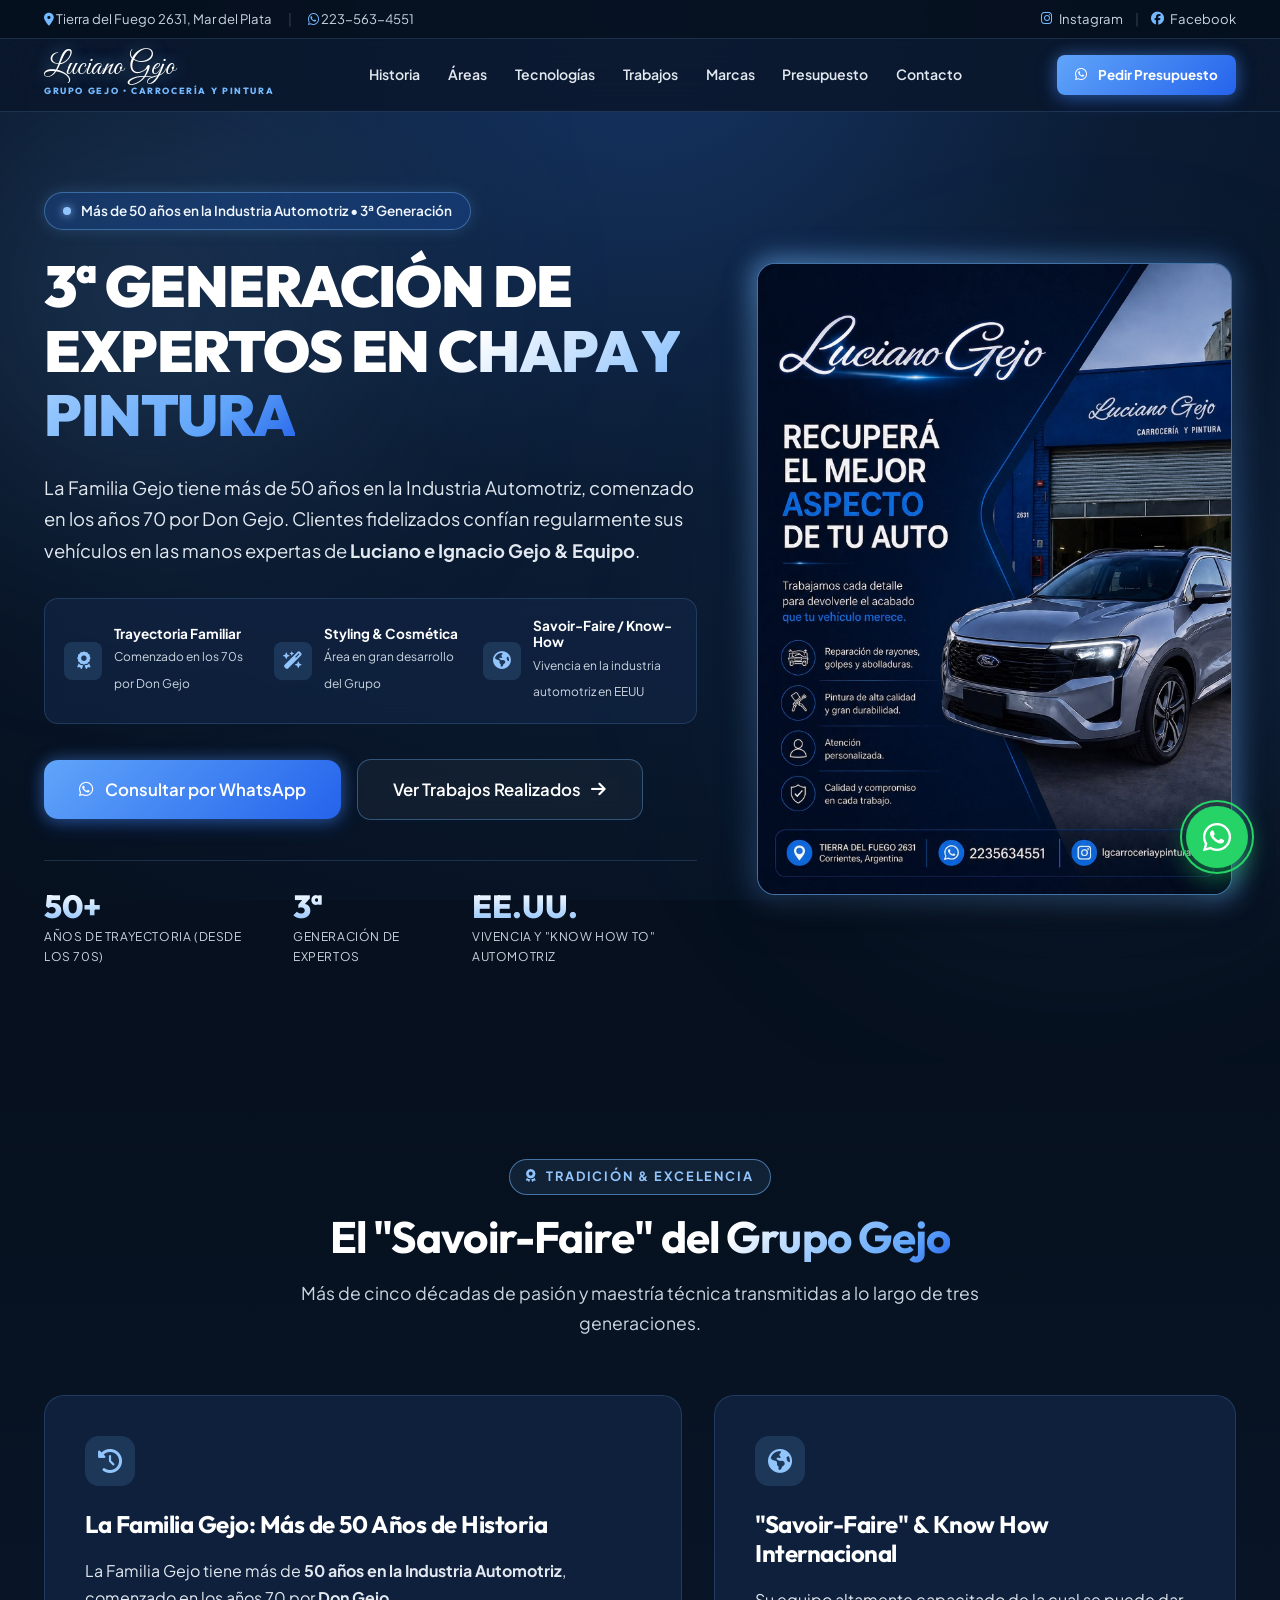
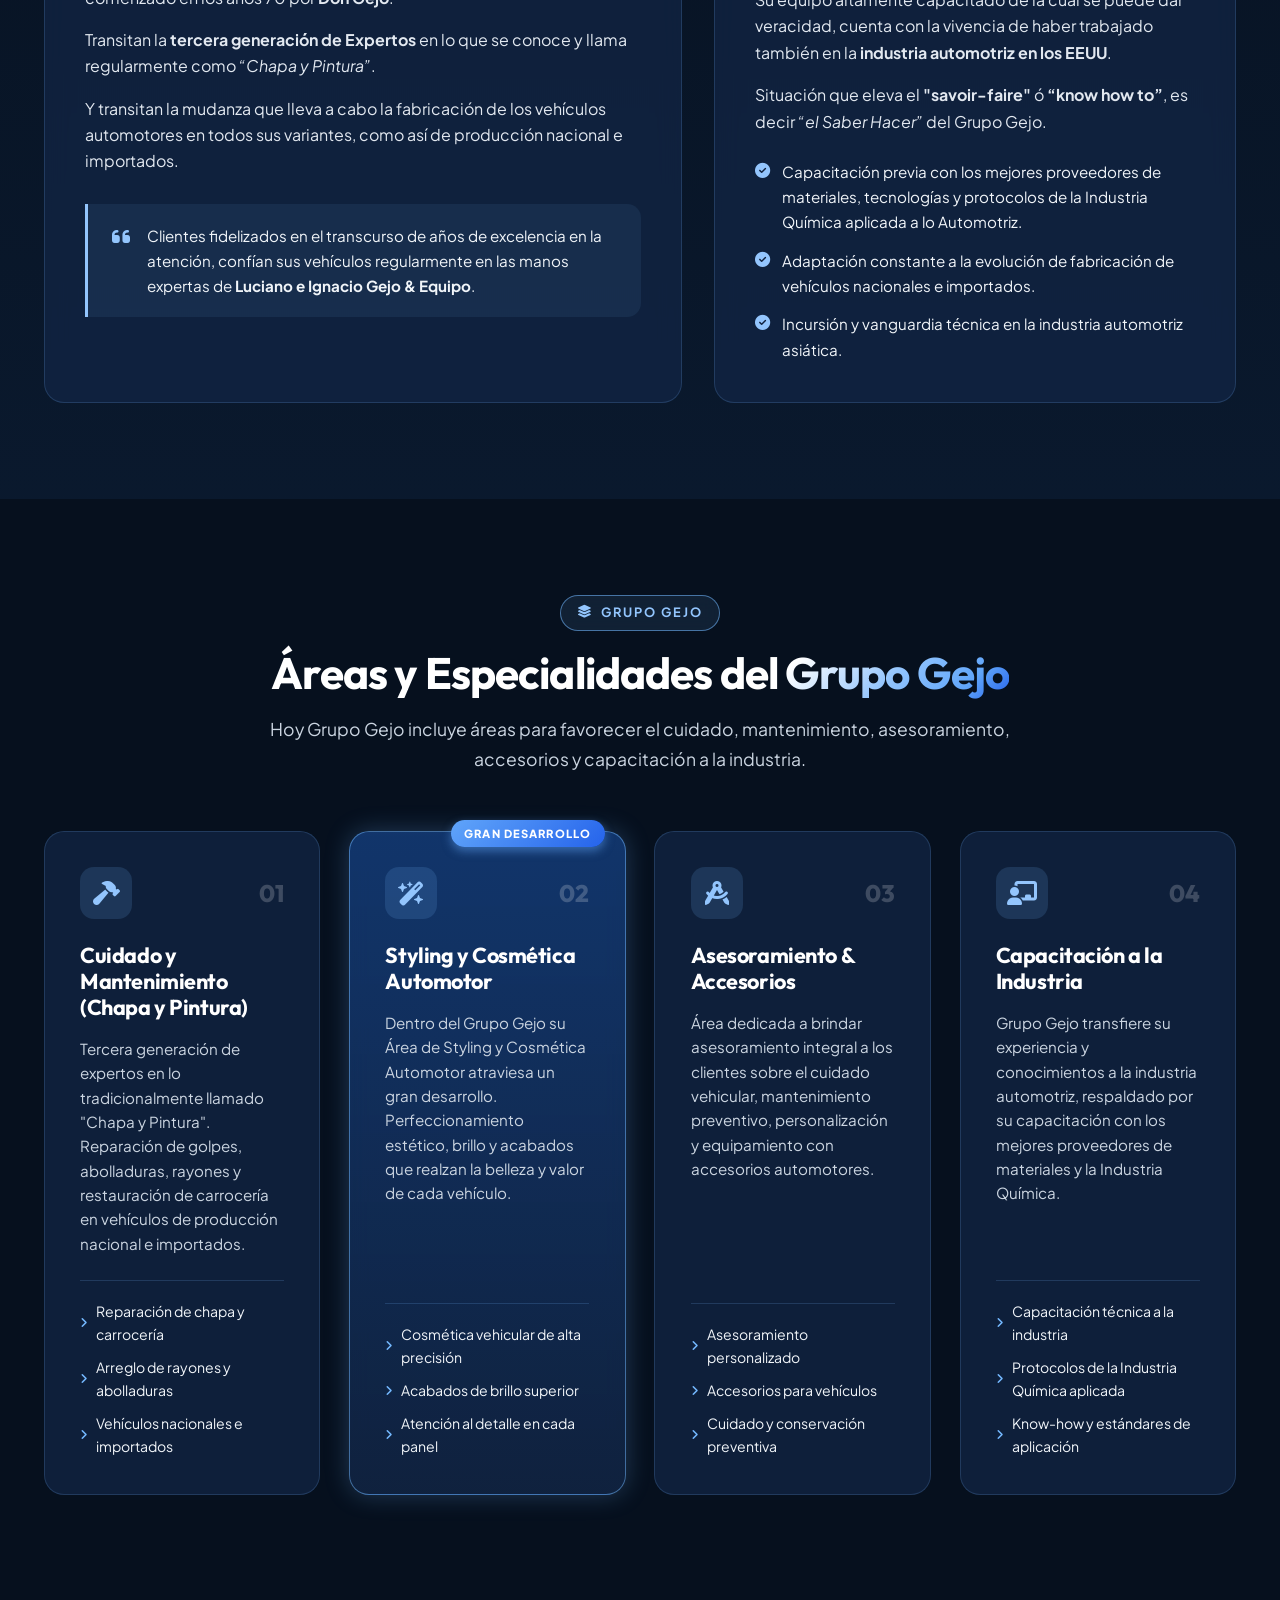
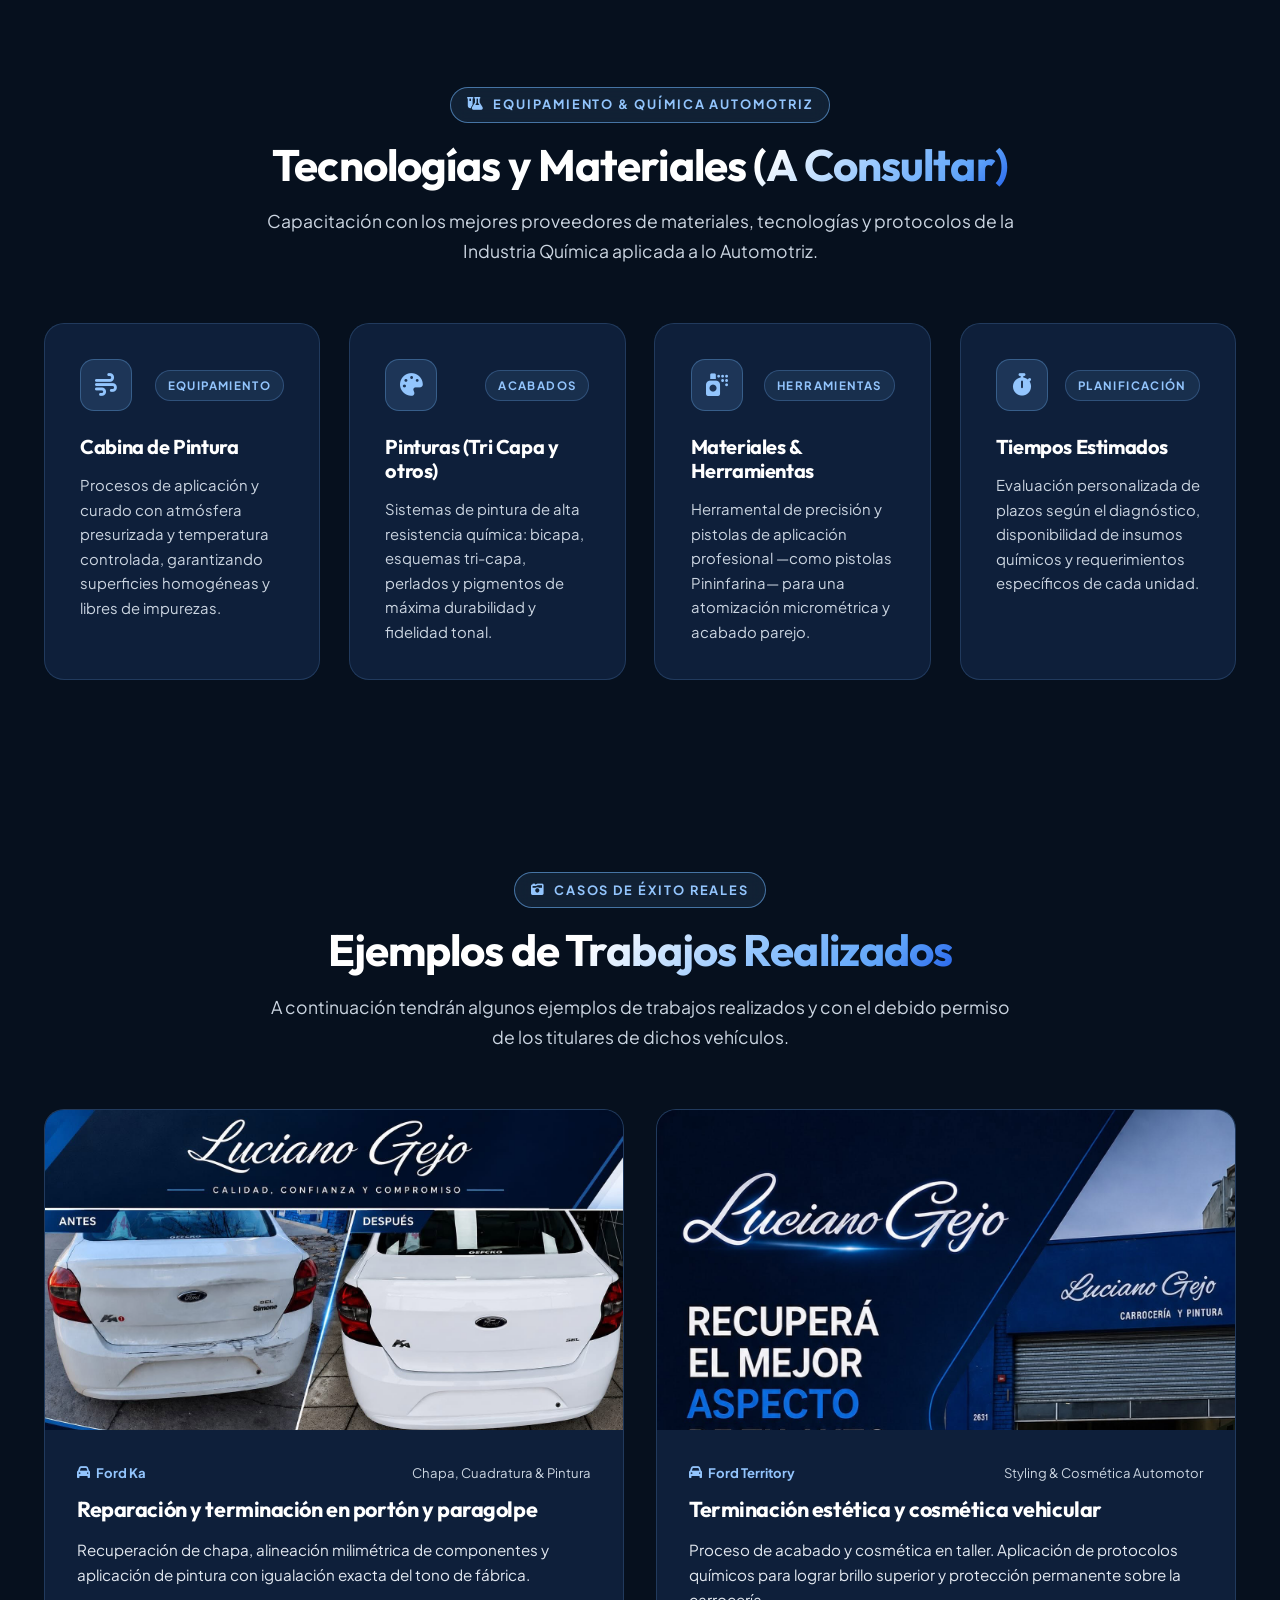
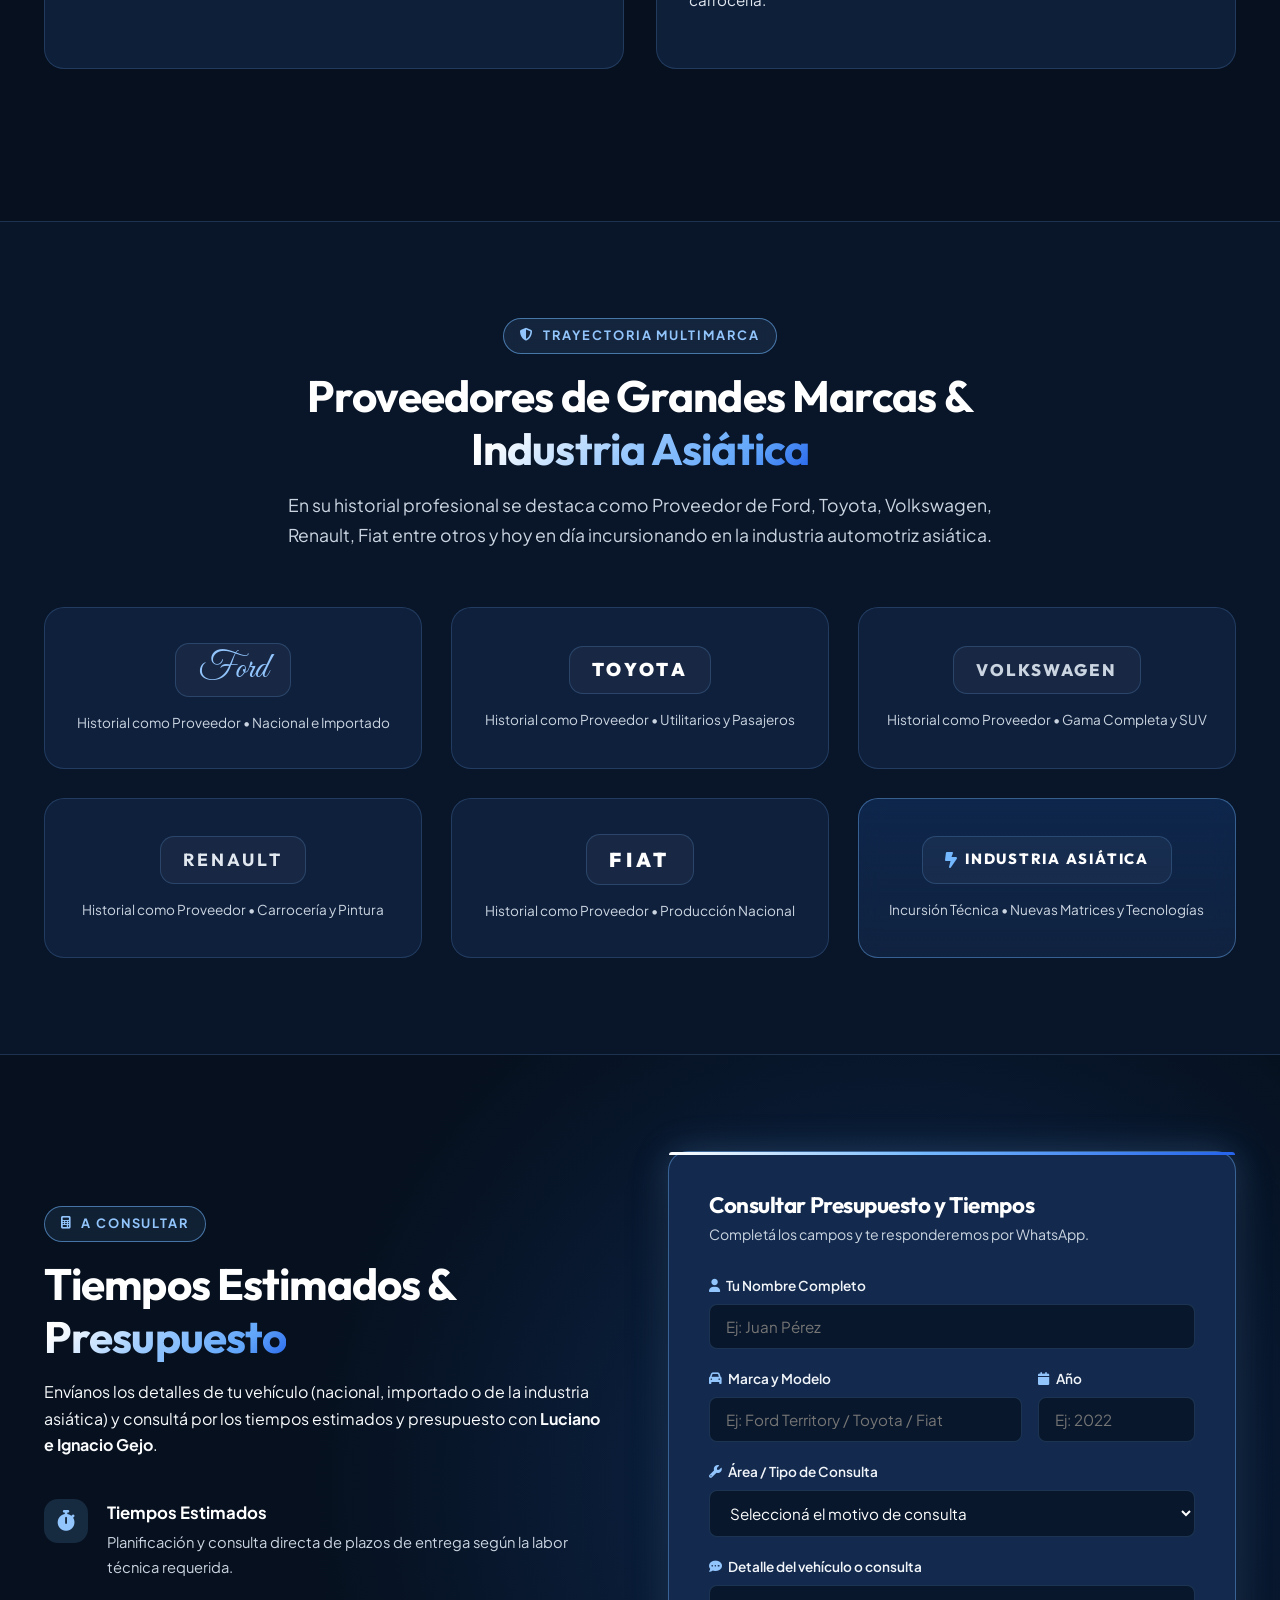
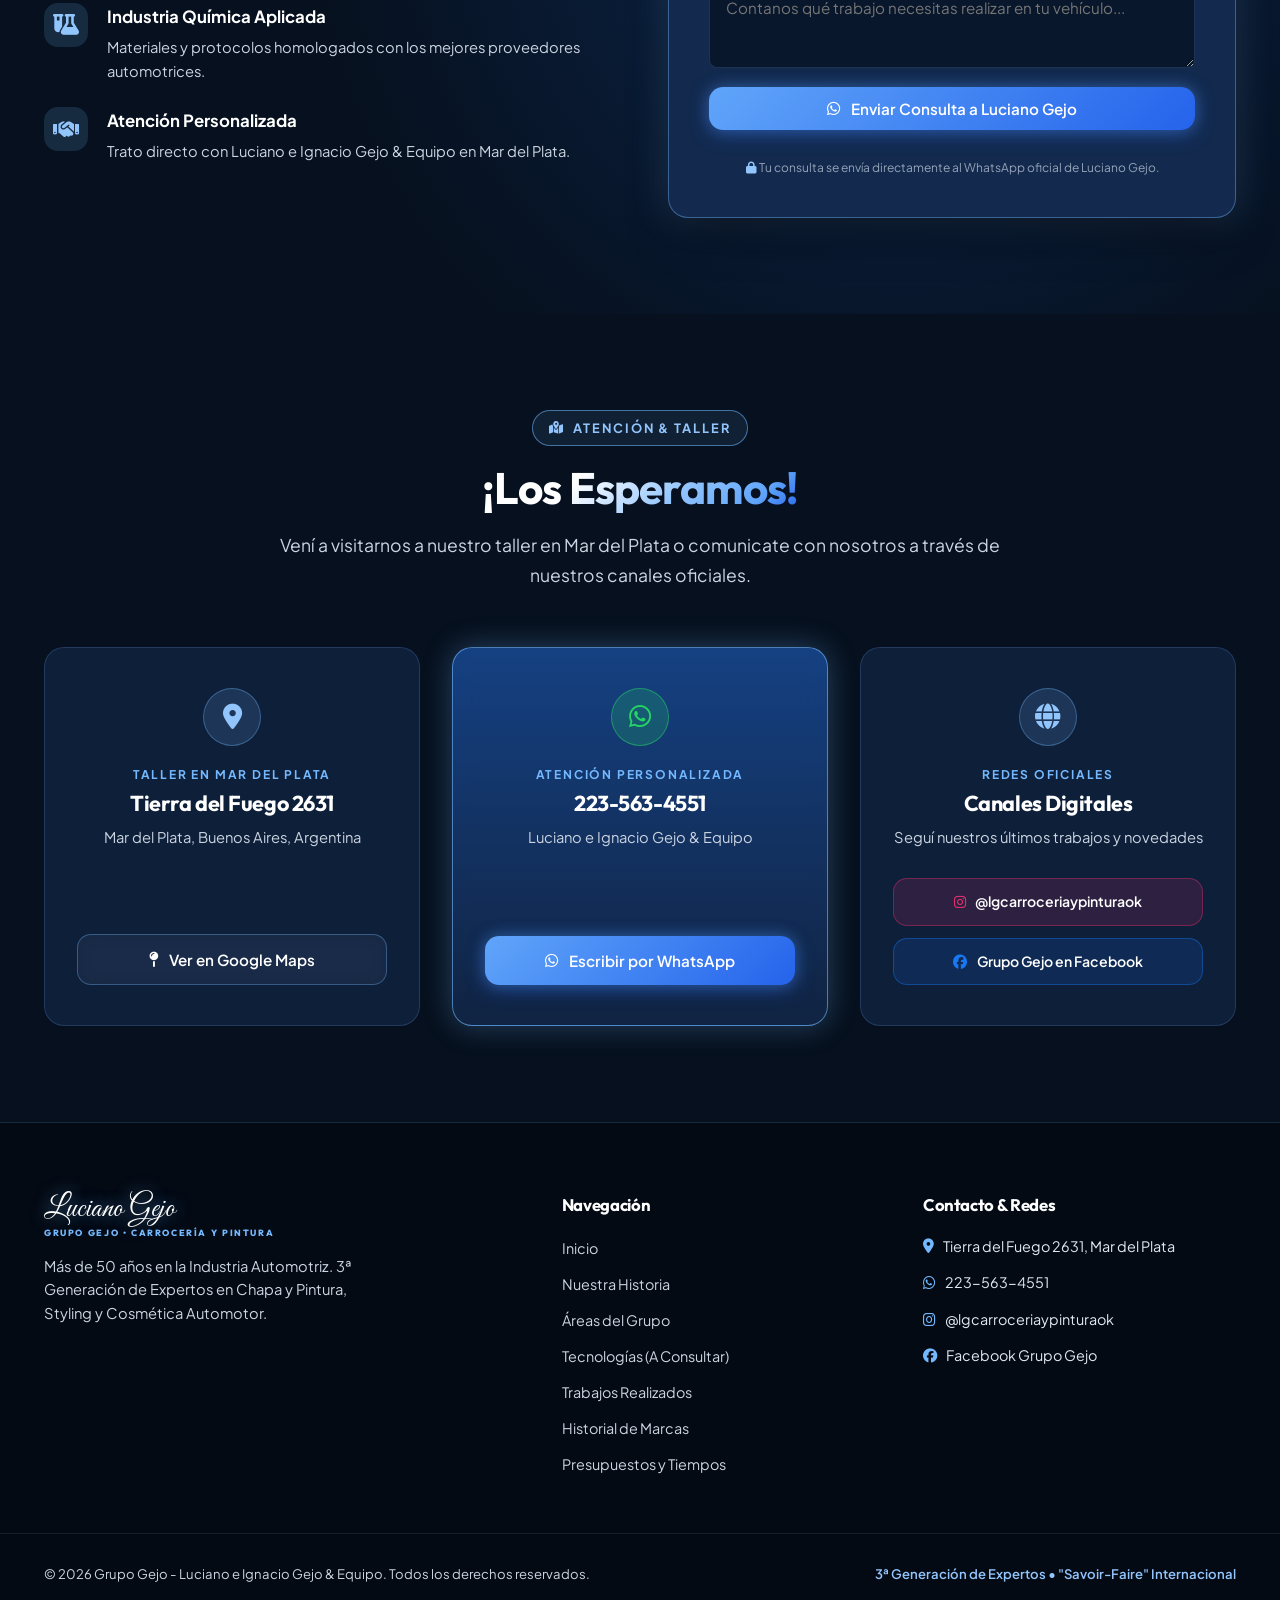
==== index.html @ 6894705e "all" ====
<!DOCTYPE html>
<html lang="es">

<head>
  <meta charset="UTF-8">
  <meta name="viewport" content="width=device-width, initial-scale=1.0">
  <meta name="description"
    content="Grupo Gejo - Más de 50 años en la Industria Automotriz, comenzado en los años 70 por Don Gejo. Tercera generación de expertos en Chapa y Pintura, Styling y Cosmética Automotor. Luciano e Ignacio Gejo & Equipo.">
  <meta name="keywords"
    content="Grupo Gejo, Luciano Gejo, Ignacio Gejo, Don Gejo, Chapa y Pintura, Carrocería y Pintura, Styling Automotor, Cosmética Automotor, Cabina de Pintura, Pintura Tri Capa, Pistola Pininfarina, Mar del Plata">
  <meta name="author" content="Grupo Gejo">
  <meta property="og:title" content="Grupo Gejo | 3ª Generación en Chapa, Pintura & Styling Automotor">
  <meta property="og:description"
    content="Más de 50 años en la Industria Automotriz iniciados por Don Gejo. Saber hacer internacional y excelencia comprobada.">
  <meta property="og:image" content="assets/741365729_18096108539246307_7667974796322619888_n.jpg">
  <meta property="og:type" content="website">

  <title>Grupo Gejo | 3ª Generación en Chapa, Pintura & Styling Automotor</title>

  <!-- Google Fonts -->
  <link rel="preconnect" href="https://fonts.googleapis.com">
  <link rel="preconnect" href="https://fonts.gstatic.com" crossorigin>
  <link
    href="https://fonts.googleapis.com/css2?family=Great+Vibes&family=Outfit:wght@300;400;500;600;700;800;900&family=Plus+Jakarta+Sans:wght@300;400;500;600;700;800&display=swap"
    rel="stylesheet">

  <!-- FontAwesome Icons -->
  <link rel="stylesheet" href="https://cdnjs.cloudflare.com/ajax/libs/font-awesome/6.5.1/css/all.min.css"
    integrity="sha512-DTOQO9RWCH3ppGqcWaEA1BIZOC6xxalwEsw9c2QQeAIftl+Vegovlnee1c9QX4TctnWMn13TZye+giMm8e2LwA=="
    crossorigin="anonymous" referrerpolicy="no-referrer" />

  <!-- Stylesheet -->
  <link rel="stylesheet" href="style.css">

  <!-- Favicon -->
  <link rel="icon" type="image/svg+xml"
    href="data:image/svg+xml,<svg xmlns='http://www.w3.org/2000/svg' viewBox='0 0 100 100'><text y='.9em' font-size='90' fill='%2360a5fa'>🚗</text></svg>">

  <!-- Structured Data JSON-LD for Local Business -->
  <script type="application/ld+json">
  {
    "@context": "https://schema.org",
    "@type": "AutoBodyShop",
    "name": "Grupo Gejo - Carrocería, Pintura & Styling Automotor",
    "image": "assets/741365729_18096108539246307_7667974796322619888_n.jpg",
    "telephone": "+5492235634551",
    "address": {
      "@type": "PostalAddress",
      "streetAddress": "Tierra del Fuego 2631",
      "addressLocality": "Mar del Plata",
      "addressRegion": "Buenos Aires",
      "addressCountry": "AR"
    },
    "description": "La Familia Gejo tiene más de 50 años en la Industria Automotriz, comenzado en los años 70 por Don Gejo. Tercera generación de expertos en Chapa y Pintura, Styling y Cosmética Automotor.",
    "sameAs": [
      "https://www.instagram.com/lgcarroceriaypinturaok/",
      "https://www.facebook.com/profile.php?id=100032868715256"
    ]
  }
  </script>
</head>

<body>

  <!-- Top Announcement Bar -->
  <div class="top-bar">
    <div class="container top-bar-content">
      <div class="top-bar-info">
        <span><i class="fa-solid fa-location-dot"></i> Tierra del Fuego 2631, Mar del Plata</span>
        <span class="divider">|</span>
        <span><i class="fa-brands fa-whatsapp"></i> <a href="https://wa.me/5492235634551" target="_blank"
            rel="noopener">223-563-4551</a></span>
      </div>
      <div class="top-bar-social">
        <a href="https://www.instagram.com/lgcarroceriaypinturaok/" target="_blank" rel="noopener"
          aria-label="Instagram">
          <i class="fa-brands fa-instagram"></i> <span>Instagram</span>
        </a>
        <span class="divider">|</span>
        <a href="https://www.facebook.com/profile.php?id=100032868715256" target="_blank" rel="noopener"
          aria-label="Facebook">
          <i class="fa-brands fa-facebook"></i> <span>Facebook</span>
        </a>
      </div>
    </div>
  </div>

  <!-- Header / Navbar -->
  <header class="navbar" id="navbar">
    <div class="container nav-container">
      <a href="#hero" class="brand-logo" aria-label="Grupo Gejo Inicio">
        <span class="logo-script">Luciano Gejo</span>
        <span class="logo-subtitle">GRUPO GEJO &bull; CARROCERÍA Y PINTURA</span>
      </a>

      <nav class="nav-menu" id="navMenu">
        <ul class="nav-links">
          <li><a href="#historia" class="nav-link">Historia</a></li>
          <li><a href="#areas" class="nav-link">Áreas</a></li>
          <li><a href="#tecnologias" class="nav-link">Tecnologías</a></li>
          <li><a href="#trabajos" class="nav-link">Trabajos</a></li>
          <li><a href="#marcas" class="nav-link">Marcas</a></li>
          <li><a href="#presupuesto" class="nav-link">Presupuesto</a></li>
          <li><a href="#contacto" class="nav-link">Contacto</a></li>
        </ul>
      </nav>

      <div class="nav-actions">
        <a href="https://wa.me/5492235634551?text=Hola%20Grupo%20Gejo,%20quisiera%20consultar%20por%20un%20presupuesto%20y%20tiempos%20estimados"
          class="btn btn-primary nav-cta" target="_blank" rel="noopener">
          <i class="fa-brands fa-whatsapp"></i>
          <span>Pedir Presupuesto</span>
        </a>
        <button class="mobile-toggle" id="mobileToggle" aria-label="Abrir menú de navegación">
          <i class="fa-solid fa-bars"></i>
        </button>
      </div>
    </div>
  </header>

  <!-- Hero Section -->
  <section class="hero-section" id="hero">
    <div class="hero-bg-glow glow-1"></div>
    <div class="hero-bg-glow glow-2"></div>

    <div class="container hero-container">
      <div class="hero-content">
        <div class="badge-heritage">
          <span class="badge-dot"></span>
          <span>Más de 50 años en la Industria Automotriz &bull; 3ª Generación</span>
        </div>

        <h1 class="hero-title">
          3ª GENERACIÓN DE EXPERTOS EN <span class="text-gradient">CHAPA Y PINTURA</span>
        </h1>

        <p class="hero-subtitle">
          La Familia Gejo tiene más de 50 años en la Industria Automotriz, comenzado en los años 70 por Don Gejo.
          Clientes fidelizados confían regularmente sus vehículos en las manos expertas de <strong>Luciano e Ignacio
            Gejo & Equipo</strong>.
        </p>

        <!-- Quick Pillars in Hero -->
        <div class="hero-pillars">
          <div class="pillar-item">
            <div class="pillar-icon"><i class="fa-solid fa-award"></i></div>
            <div class="pillar-text">
              <strong>Trayectoria Familiar</strong>
              <span>Comenzado en los 70s por Don Gejo</span>
            </div>
          </div>
          <div class="pillar-item">
            <div class="pillar-icon"><i class="fa-solid fa-wand-magic-sparkles"></i></div>
            <div class="pillar-text">
              <strong>Styling & Cosmética</strong>
              <span>Área en gran desarrollo del Grupo</span>
            </div>
          </div>
          <div class="pillar-item">
            <div class="pillar-icon"><i class="fa-solid fa-earth-americas"></i></div>
            <div class="pillar-text">
              <strong>Savoir-Faire / Know-How</strong>
              <span>Vivencia en la industria automotriz en EEUU</span>
            </div>
          </div>
        </div>

        <div class="hero-ctas">
          <a href="https://wa.me/5492235634551?text=Hola%20Grupo%20Gejo,%20quiero%20hacer%20una%20consulta%20por%20mi%20vehículo"
            class="btn btn-primary btn-lg" target="_blank" rel="noopener">
            <i class="fa-brands fa-whatsapp"></i>
            <span>Consultar por WhatsApp</span>
          </a>
          <a href="#trabajos" class="btn btn-outline btn-lg">
            <span>Ver Trabajos Realizados</span>
            <i class="fa-solid fa-arrow-right"></i>
          </a>
        </div>

        <div class="hero-metrics">
          <div class="metric-card">
            <span class="metric-num">50+</span>
            <span class="metric-label">Años de Trayectoria (Desde los 70s)</span>
          </div>
          <div class="metric-card">
            <span class="metric-num">3ª</span>
            <span class="metric-label">Generación de Expertos</span>
          </div>
          <div class="metric-card">
            <span class="metric-num">EE.UU.</span>
            <span class="metric-label">Vivencia y "Know How To" Automotriz</span>
          </div>
        </div>
      </div>

      <div class="hero-visual">
        <div class="visual-card-wrapper">
          <div class="card-glow-border"></div>
          <div class="card-inner">
            <img src="assets/741365729_18096108539246307_7667974796322619888_n.jpg"
              alt="Luciano Gejo - Taller y Vehículo terminado con acabado premium" class="hero-main-img"
              fetchpriority="high">
          </div>
        </div>
      </div>
    </div>
  </section>

  <!-- Section: Historia & Know-How / Savoir-Faire -->
  <section class="section history-section" id="historia">
    <div class="container">
      <div class="section-header text-center">
        <span class="section-tag"><i class="fa-solid fa-award"></i> TRADICIÓN & EXCELENCIA</span>
        <h2 class="section-title">El "Savoir-Faire" del <span class="text-gradient">Grupo Gejo</span></h2>
        <p class="section-desc">
          Más de cinco décadas de pasión y maestría técnica transmitidas a lo largo de tres generaciones.
        </p>
      </div>

      <div class="history-grid">
        <div class="history-card story-main">
          <div class="story-icon"><i class="fa-solid fa-clock-rotate-left"></i></div>
          <h3>La Familia Gejo: Más de 50 Años de Historia</h3>
          <p>
            La Familia Gejo tiene más de <strong>50 años en la Industria Automotriz</strong>, comenzado en los años 70
            por <strong>Don Gejo</strong>.
          </p>
          <p>
            Transitan la <strong>tercera generación de Expertos</strong> en lo que se conoce y llama regularmente como
            <em>“Chapa y Pintura”</em>.
          </p>
          <p>
            Y transitan la mudanza que lleva a cabo la fabricación de los vehículos automotores en todos sus variantes,
            como así de producción nacional e importados.
          </p>
          <div class="story-quote">
            <i class="fa-solid fa-quote-left"></i>
            <p>Clientes fidelizados en el transcurso de años de excelencia en la atención, confían sus vehículos
              regularmente en las manos expertas de <strong>Luciano e Ignacio Gejo & Equipo</strong>.</p>
          </div>
        </div>

        <div class="history-card knowhow-card">
          <div class="story-icon"><i class="fa-solid fa-earth-americas"></i></div>
          <h3>"Savoir-Faire" & Know How Internacional</h3>
          <p>
            Su equipo altamente capacitado de la cual se puede dar veracidad, cuenta con la vivencia de haber trabajado
            también en la <strong>industria automotriz en los EEUU</strong>.
          </p>
          <p>
            Situación que eleva el <strong>"savoir-faire"</strong> ó <strong>“know how to”</strong>, es decir <em>“el
              Saber Hacer”</em> del Grupo Gejo.
          </p>

          <ul class="knowhow-list">
            <li><i class="fa-solid fa-circle-check"></i> Capacitación previa con los mejores proveedores de materiales,
              tecnologías y protocolos de la Industria Química aplicada a lo Automotriz.</li>
            <li><i class="fa-solid fa-circle-check"></i> Adaptación constante a la evolución de fabricación de vehículos
              nacionales e importados.</li>
            <li><i class="fa-solid fa-circle-check"></i> Incursión y vanguardia técnica en la industria automotriz
              asiática.</li>
          </ul>
        </div>
      </div>
    </div>
  </section>

  <!-- Section: Áreas del Grupo Gejo -->
  <section class="section services-section" id="areas">
    <div class="container">
      <div class="section-header text-center">
        <span class="section-tag"><i class="fa-solid fa-layer-group"></i> GRUPO GEJO</span>
        <h2 class="section-title">Áreas y Especialidades del <span class="text-gradient">Grupo Gejo</span></h2>
        <p class="section-desc">
          Hoy Grupo Gejo incluye áreas para favorecer el cuidado, mantenimiento, asesoramiento, accesorios y
          capacitación a la industria.
        </p>
      </div>

      <div class="services-grid">
        <!-- Area 1: Chapa y Pintura / Cuidado y Mantenimiento -->
        <div class="service-card">
          <div class="service-header">
            <div class="service-icon"><i class="fa-solid fa-hammer"></i></div>
            <span class="service-num">01</span>
          </div>
          <h3>Cuidado y Mantenimiento (Chapa y Pintura)</h3>
          <p>Tercera generación de expertos en lo tradicionalmente llamado "Chapa y Pintura". Reparación de golpes,
            abolladuras, rayones y restauración de carrocería en vehículos de producción nacional e importados.</p>
          <ul class="service-items">
            <li><i class="fa-solid fa-angle-right"></i> Reparación de chapa y carrocería</li>
            <li><i class="fa-solid fa-angle-right"></i> Arreglo de rayones y abolladuras</li>
            <li><i class="fa-solid fa-angle-right"></i> Vehículos nacionales e importados</li>
          </ul>
        </div>

        <!-- Area 2: Styling y Cosmética Automotor -->
        <div class="service-card featured-card">
          <div class="popular-badge">GRAN DESARROLLO</div>
          <div class="service-header">
            <div class="service-icon"><i class="fa-solid fa-wand-magic-sparkles"></i></div>
            <span class="service-num">02</span>
          </div>
          <h3>Styling y Cosmética Automotor</h3>
          <p>Dentro del Grupo Gejo su Área de Styling y Cosmética Automotor atraviesa un gran desarrollo.
            Perfeccionamiento estético, brillo y acabados que realzan la belleza y valor de cada vehículo.</p>
          <ul class="service-items">
            <li><i class="fa-solid fa-angle-right"></i> Cosmética vehicular de alta precisión</li>
            <li><i class="fa-solid fa-angle-right"></i> Acabados de brillo superior</li>
            <li><i class="fa-solid fa-angle-right"></i> Atención al detalle en cada panel</li>
          </ul>
        </div>

        <!-- Area 3: Asesoramiento y Accesorios -->
        <div class="service-card">
          <div class="service-header">
            <div class="service-icon"><i class="fa-solid fa-compass-drafting"></i></div>
            <span class="service-num">03</span>
          </div>
          <h3>Asesoramiento & Accesorios</h3>
          <p>Área dedicada a brindar asesoramiento integral a los clientes sobre el cuidado vehicular, mantenimiento
            preventivo, personalización y equipamiento con accesorios automotores.</p>
          <ul class="service-items">
            <li><i class="fa-solid fa-angle-right"></i> Asesoramiento personalizado</li>
            <li><i class="fa-solid fa-angle-right"></i> Accesorios para vehículos</li>
            <li><i class="fa-solid fa-angle-right"></i> Cuidado y conservación preventiva</li>
          </ul>
        </div>

        <!-- Area 4: Capacitación a la Industria -->
        <div class="service-card">
          <div class="service-header">
            <div class="service-icon"><i class="fa-solid fa-chalkboard-user"></i></div>
            <span class="service-num">04</span>
          </div>
          <h3>Capacitación a la Industria</h3>
          <p>Grupo Gejo transfiere su experiencia y conocimientos a la industria automotriz, respaldado por su
            capacitación con los mejores proveedores de materiales y la Industria Química.</p>
          <ul class="service-items">
            <li><i class="fa-solid fa-angle-right"></i> Capacitación técnica a la industria</li>
            <li><i class="fa-solid fa-angle-right"></i> Protocolos de la Industria Química aplicada</li>
            <li><i class="fa-solid fa-angle-right"></i> Know-how y estándares de aplicación</li>
          </ul>
        </div>
      </div>
    </div>
  </section>

  <!-- Section: Tecnologías, Herramientas & Química Automotriz (A Consultar) -->
  <section class="section tech-section" id="tecnologias">
    <div class="container">
      <div class="section-header text-center">
        <span class="section-tag"><i class="fa-solid fa-flask-vial"></i> EQUIPAMIENTO & QUÍMICA AUTOMOTRIZ</span>
        <h2 class="section-title">Tecnologías y Materiales <span class="text-gradient">(A Consultar)</span></h2>
        <p class="section-desc">
          Capacitación con los mejores proveedores de materiales, tecnologías y protocolos de la Industria Química
          aplicada a lo Automotriz.
        </p>
      </div>

      <div class="tech-cards-grid">
        <!-- Card 1 -->
        <div class="tech-card">
          <div class="tech-card-header">
            <div class="tech-icon"><i class="fa-solid fa-wind"></i></div>
            <span class="tech-card-tag">Equipamiento</span>
          </div>
          <h3>Cabina de Pintura</h3>
          <p>Procesos de aplicación y curado con atmósfera presurizada y temperatura controlada, garantizando
            superficies homogéneas y libres de impurezas.</p>
        </div>

        <!-- Card 2 -->
        <div class="tech-card">
          <div class="tech-card-header">
            <div class="tech-icon"><i class="fa-solid fa-palette"></i></div>
            <span class="tech-card-tag">Acabados</span>
          </div>
          <h3>Pinturas (Tri Capa y otros)</h3>
          <p>Sistemas de pintura de alta resistencia química: bicapa, esquemas tri-capa, perlados y pigmentos de máxima
            durabilidad y fidelidad tonal.</p>
        </div>

        <!-- Card 3 -->
        <div class="tech-card">
          <div class="tech-card-header">
            <div class="tech-icon"><i class="fa-solid fa-spray-can"></i></div>
            <span class="tech-card-tag">Herramientas</span>
          </div>
          <h3>Materiales & Herramientas</h3>
          <p>Herramental de precisión y pistolas de aplicación profesional —como pistolas Pininfarina— para una
            atomización micrométrica y acabado parejo.</p>
        </div>

        <!-- Card 4 -->
        <div class="tech-card">
          <div class="tech-card-header">
            <div class="tech-icon"><i class="fa-solid fa-stopwatch"></i></div>
            <span class="tech-card-tag">Planificación</span>
          </div>
          <h3>Tiempos Estimados</h3>
          <p>Evaluación personalizada de plazos según el diagnóstico, disponibilidad de insumos químicos y
            requerimientos específicos de cada unidad.</p>
        </div>
      </div>
    </div>
  </section>

  <!-- Section: Trabajos Realizados / Ejemplos con permiso -->
  <section class="section showcase-section" id="trabajos">
    <div class="container">
      <div class="section-header text-center">
        <span class="section-tag"><i class="fa-solid fa-camera-retro"></i> CASOS DE ÉXITO REALES</span>
        <h2 class="section-title">Ejemplos de <span class="text-gradient">Trabajos Realizados</span></h2>
        <p class="section-desc">
          A continuación tendrán algunos ejemplos de trabajos realizados y con el debido permiso de los titulares de
          dichos vehículos.
        </p>
      </div>

      <div class="showcase-grid">
        <!-- Interactive Before/After Card from real asset -->
        <div class="showcase-card">
          <div class="showcase-media">
            <img src="assets/754427921_18098039531246307_8274877576441386305_n.jpg"
              alt="Ejemplo de trabajo realizado por Grupo Gejo - Portón y paragolpe" class="showcase-img">
          </div>
          <div class="showcase-body">
            <div class="showcase-meta">
              <span class="meta-brand"><i class="fa-solid fa-car"></i> Ford Ka</span>
              <span class="meta-type">Chapa, Cuadratura & Pintura</span>
            </div>
            <h3>Reparación y terminación en portón y paragolpe</h3>
            <p>
              Recuperación de chapa, alineación milimétrica de componentes y aplicación de pintura con igualación exacta
              del tono de fábrica.
            </p>
          </div>
        </div>

        <!-- Second showcase presentation card -->
        <div class="showcase-card">
          <div class="showcase-media">
            <img src="assets/741365729_18096108539246307_7667974796322619888_n.jpg"
              alt="Luciano Gejo - Styling y Cosmética Automotor SUV Ford Territory" class="showcase-img">
          </div>
          <div class="showcase-body">
            <div class="showcase-meta">
              <span class="meta-brand"><i class="fa-solid fa-car"></i> Ford Territory</span>
              <span class="meta-type">Styling & Cosmética Automotor</span>
            </div>
            <h3>Terminación estética y cosmética vehicular</h3>
            <p>
              Proceso de acabado y cosmética en taller. Aplicación de protocolos químicos para lograr brillo superior y
              protección permanente sobre la carrocería.
            </p>
          </div>
        </div>
      </div>
    </div>
  </section>

  <!-- Section: Marcas & Trayectoria (Automotive Emblem Matrix) -->
  <section class="section brands-section" id="marcas">
    <div class="container">
      <div class="section-header text-center">
        <span class="section-tag"><i class="fa-solid fa-shield-halved"></i> TRAYECTORIA MULTIMARCA</span>
        <h2 class="section-title">Proveedores de Grandes Marcas & <span class="text-gradient">Industria Asiática</span>
        </h2>
        <p class="section-desc">
          En su historial profesional se destaca como Proveedor de Ford, Toyota, Volkswagen, Renault, Fiat entre otros y
          hoy en día incursionando en la industria automotriz asiática.
        </p>
      </div>

      <div class="brand-matrix">
        <!-- FORD -->
        <div class="brand-card">
          <div class="brand-emblem emblem-ford">
            <span>Ford</span>
          </div>
          <p class="brand-desc">Historial como Proveedor &bull; Nacional e Importado</p>
        </div>

        <!-- TOYOTA -->
        <div class="brand-card">
          <div class="brand-emblem emblem-toyota">
            <span>TOYOTA</span>
          </div>
          <p class="brand-desc">Historial como Proveedor &bull; Utilitarios y Pasajeros</p>
        </div>

        <!-- VOLKSWAGEN -->
        <div class="brand-card">
          <div class="brand-emblem emblem-vw">
            <span>VOLKSWAGEN</span>
          </div>
          <p class="brand-desc">Historial como Proveedor &bull; Gama Completa y SUV</p>
        </div>

        <!-- RENAULT -->
        <div class="brand-card">
          <div class="brand-emblem emblem-renault">
            <span>RENAULT</span>
          </div>
          <p class="brand-desc">Historial como Proveedor &bull; Carrocería y Pintura</p>
        </div>

        <!-- FIAT -->
        <div class="brand-card">
          <div class="brand-emblem emblem-fiat">
            <span>FIAT</span>
          </div>
          <p class="brand-desc">Historial como Proveedor &bull; Producción Nacional</p>
        </div>

        <!-- INDUSTRIA ASIÁTICA -->
        <div class="brand-card featured-asian">
          <div class="brand-emblem emblem-asian">
            <i class="fa-solid fa-bolt-lightning"></i>
            <span>INDUSTRIA ASIÁTICA</span>
          </div>
          <p class="brand-desc">Incursión Técnica &bull; Nuevas Matrices y Tecnologías</p>
        </div>
      </div>
    </div>
  </section>

  <!-- Section: Calculador & Consulta de Tiempos Estimados / Presupuesto -->
  <section class="section quote-section" id="presupuesto">
    <div class="container">
      <div class="quote-grid">
        <div class="quote-info">
          <span class="section-tag"><i class="fa-solid fa-calculator"></i> A CONSULTAR</span>
          <h2 class="section-title">Tiempos Estimados & <span class="text-gradient">Presupuesto</span></h2>
          <p>
            Envíanos los detalles de tu vehículo (nacional, importado o de la industria asiática) y consultá por los
            tiempos estimados y presupuesto con <strong>Luciano e Ignacio Gejo</strong>.
          </p>

          <div class="quote-timeline-features">
            <div class="timeline-feat">
              <div class="tf-icon"><i class="fa-solid fa-stopwatch"></i></div>
              <div>
                <strong>Tiempos Estimados</strong>
                <p>Planificación y consulta directa de plazos de entrega según la labor técnica requerida.</p>
              </div>
            </div>
            <div class="timeline-feat">
              <div class="tf-icon"><i class="fa-solid fa-flask-vial"></i></div>
              <div>
                <strong>Industria Química Aplicada</strong>
                <p>Materiales y protocolos homologados con los mejores proveedores automotrices.</p>
              </div>
            </div>
            <div class="timeline-feat">
              <div class="tf-icon"><i class="fa-solid fa-handshake"></i></div>
              <div>
                <strong>Atención Personalizada</strong>
                <p>Trato directo con Luciano e Ignacio Gejo & Equipo en Mar del Plata.</p>
              </div>
            </div>
          </div>
        </div>

        <!-- Interactive Quote Form -->
        <div class="quote-form-card">
          <div class="form-header">
            <h3>Consultar Presupuesto y Tiempos</h3>
            <p>Completá los campos y te responderemos por WhatsApp.</p>
          </div>

          <form id="quoteForm" class="quote-form">
            <div class="form-group">
              <label for="clientName"><i class="fa-solid fa-user"></i> Tu Nombre Completo</label>
              <input type="text" id="clientName" placeholder="Ej: Juan Pérez" required>
            </div>

            <div class="form-row">
              <div class="form-group">
                <label for="carModel"><i class="fa-solid fa-car"></i> Marca y Modelo</label>
                <input type="text" id="carModel" placeholder="Ej: Ford Territory / Toyota / Fiat" required>
              </div>
              <div class="form-group">
                <label for="carYear"><i class="fa-solid fa-calendar"></i> Año</label>
                <input type="number" id="carYear" placeholder="Ej: 2022" min="1970" max="2027">
              </div>
            </div>

            <div class="form-group">
              <label for="serviceType"><i class="fa-solid fa-wrench"></i> Área / Tipo de Consulta</label>
              <select id="serviceType" required>
                <option value="" disabled selected>Seleccioná el motivo de consulta</option>
                <option value="Chapa y Pintura (Cuidado y Mantenimiento)">Chapa y Pintura (Cuidado y Mantenimiento)
                </option>
                <option value="Reparación de Rayón / Golpe en Panel">Reparación de Rayón / Golpe en Panel</option>
                <option value="Pintura Tri Capa / Cabina de Pintura">Pintura Tri Capa / Cabina de Pintura</option>
                <option value="Styling y Cosmética Automotor">Styling y Cosmética Automotor</option>
                <option value="Asesoramiento y Accesorios">Asesoramiento y Accesorios</option>
                <option value="Capacitación a la Industria">Capacitación a la Industria</option>
                <option value="Consulta por Tiempos Estimados">Consulta por Tiempos Estimados</option>
              </select>
            </div>

            <div class="form-group">
              <label for="damageDetails"><i class="fa-solid fa-comment-dots"></i> Detalle del vehículo o
                consulta</label>
              <textarea id="damageDetails" rows="3"
                placeholder="Contanos qué trabajo necesitas realizar en tu vehículo..."></textarea>
            </div>

            <button type="submit" class="btn btn-primary btn-block">
              <i class="fa-brands fa-whatsapp"></i>
              <span>Enviar Consulta a Luciano Gejo</span>
            </button>
            <small class="form-footer-note"><i class="fa-solid fa-lock"></i> Tu consulta se envía directamente al
              WhatsApp oficial de Luciano Gejo.</small>
          </form>
        </div>
      </div>
    </div>
  </section>

  <!-- Section: Ubicación & Contacto Directo (¡Los Esperamos!) -->
  <section class="section contact-section" id="contacto">
    <div class="container">
      <div class="section-header text-center">
        <span class="section-tag"><i class="fa-solid fa-map-location-dot"></i> ATENCIÓN & TALLER</span>
        <h2 class="section-title">¡Los <span class="text-gradient">Esperamos!</span></h2>
        <p class="section-desc">
          Vení a visitarnos a nuestro taller en Mar del Plata o comunicate con nosotros a través de nuestros canales
          oficiales.
        </p>
      </div>

      <div class="contact-hub-grid">
        <!-- Contact Card 1: Ubicación -->
        <div class="contact-hub-card">
          <div class="contact-hub-icon"><i class="fa-solid fa-location-dot"></i></div>
          <span class="contact-hub-label">Taller en Mar del Plata</span>
          <h3>Tierra del Fuego 2631</h3>
          <p>Mar del Plata, Buenos Aires, Argentina</p>
          <a href="https://maps.google.com/?q=Tierra+del+Fuego+2631,+Mar+del+Plata" target="_blank" rel="noopener"
            class="btn btn-outline btn-block">
            <i class="fa-solid fa-map-pin"></i>
            <span>Ver en Google Maps</span>
          </a>
        </div>

        <!-- Contact Card 2: WhatsApp (Featured) -->
        <div class="contact-hub-card featured-contact-card">
          <div class="contact-hub-icon whatsapp-icon"><i class="fa-brands fa-whatsapp"></i></div>
          <span class="contact-hub-label">Atención Personalizada</span>
          <h3>223-563-4551</h3>
          <p>Luciano e Ignacio Gejo & Equipo</p>
          <a href="https://wa.me/5492235634551?text=Hola%20Grupo%20Gejo,%20quisiera%20consultar%20por%20un%20trabajo"
            target="_blank" rel="noopener" class="btn btn-primary btn-block">
            <i class="fa-brands fa-whatsapp"></i>
            <span>Escribir por WhatsApp</span>
          </a>
        </div>

        <!-- Contact Card 3: Redes Sociales -->
        <div class="contact-hub-card">
          <div class="contact-hub-icon"><i class="fa-solid fa-globe"></i></div>
          <span class="contact-hub-label">Redes Oficiales</span>
          <h3>Canales Digitales</h3>
          <p>Seguí nuestros últimos trabajos y novedades</p>
          <div class="contact-social-buttons">
            <a href="https://www.instagram.com/lgcarroceriaypinturaok/" target="_blank" rel="noopener"
              class="social-btn instagram-btn">
              <i class="fa-brands fa-instagram"></i>
              <span>@lgcarroceriaypinturaok</span>
            </a>
            <a href="https://www.facebook.com/profile.php?id=100032868715256" target="_blank" rel="noopener"
              class="social-btn facebook-btn">
              <i class="fa-brands fa-facebook"></i>
              <span>Grupo Gejo en Facebook</span>
            </a>
          </div>
        </div>
      </div>
    </div>
  </section>

  <!-- Footer -->
  <footer class="footer">
    <div class="container footer-content">
      <div class="footer-brand">
        <div class="footer-logo">
          <span class="logo-script">Luciano Gejo</span>
          <span class="logo-subtitle">GRUPO GEJO &bull; CARROCERÍA Y PINTURA</span>
        </div>
        <p class="footer-tagline">
          Más de 50 años en la Industria Automotriz. 3ª Generación de Expertos en Chapa y Pintura, Styling y Cosmética
          Automotor.
        </p>
      </div>

      <div class="footer-links-group">
        <h4>Navegación</h4>
        <ul>
          <li><a href="#hero">Inicio</a></li>
          <li><a href="#historia">Nuestra Historia</a></li>
          <li><a href="#areas">Áreas del Grupo</a></li>
          <li><a href="#tecnologias">Tecnologías (A Consultar)</a></li>
          <li><a href="#trabajos">Trabajos Realizados</a></li>
          <li><a href="#marcas">Historial de Marcas</a></li>
          <li><a href="#presupuesto">Presupuestos y Tiempos</a></li>
        </ul>
      </div>

      <div class="footer-contact-group">
        <h4>Contacto & Redes</h4>
        <p><i class="fa-solid fa-location-dot"></i> Tierra del Fuego 2631, Mar del Plata</p>
        <p><i class="fa-brands fa-whatsapp"></i> <a href="https://wa.me/5492235634551" target="_blank"
            rel="noopener">223-563-4551</a></p>
        <p><i class="fa-brands fa-instagram"></i> <a href="https://www.instagram.com/lgcarroceriaypinturaok/"
            target="_blank" rel="noopener">@lgcarroceriaypinturaok</a></p>
        <p><i class="fa-brands fa-facebook"></i> <a href="https://www.facebook.com/profile.php?id=100032868715256"
            target="_blank" rel="noopener">Facebook Grupo Gejo</a></p>
      </div>
    </div>

    <div class="footer-bottom">
      <div class="container footer-bottom-flex">
        <p>&copy; <span id="currentYear"></span> Grupo Gejo - Luciano e Ignacio Gejo & Equipo. Todos los derechos
          reservados.</p>
        <p class="footer-badges-text">3ª Generación de Expertos &bull; "Savoir-Faire" Internacional</p>
      </div>
    </div>
  </footer>

  <!-- Floating WhatsApp CTA Button with Ping Animation -->
  <a href="https://wa.me/5492235634551?text=Hola%20Grupo%20Gejo,%20quisiera%20hacer%20una%20consulta"
    class="floating-whatsapp" target="_blank" rel="noopener" aria-label="Contactar por WhatsApp">
    <div class="whatsapp-pulse"></div>
    <i class="fa-brands fa-whatsapp"></i>
    <span class="whatsapp-tooltip">¿Consultas? Escribinos</span>
  </a>

  <!-- Scroll to Top Button -->
  <button class="scroll-top-btn" id="scrollTopBtn" aria-label="Volver arriba">
    <i class="fa-solid fa-chevron-up"></i>
  </button>

  <!-- Javascript -->
  <script src="script.js"></script>
</body>

</html>
---- style.css ----
/* ==========================================================================
   GRUPO GEJO - CARROCERÍA, PINTURA & STYLING AUTOMOTOR
   Design Theme: Celeste Argentino Luminoso & Azul Moderno de Alta Gama
   ========================================================================== */

/* --- CSS Variables & Design Tokens (Celeste & Blanco Argentino) --- */
:root {
  --bg-darkest: #06101e;
  --bg-primary: #0a182d;
  --bg-secondary: #0e223d;
  --bg-card: rgba(18, 38, 70, 0.72);
  --bg-card-solid: #132a4e;
  --bg-card-hover: rgba(24, 52, 96, 0.9);
  
  --brand-blue: #1e5bb8;
  --brand-blue-dark: #0f3266;
  --brand-blue-light: #3b82f6;
  
  /* Celeste Argentino & Reflejos Platino */
  --celeste-bright: #60a5fa;
  --celeste-light: #93c5fd;
  --celeste-sky: #74b9ff;
  --celeste-deep: #2563eb;
  
  --accent-cyan: #74b9ff;
  --accent-glow: rgba(116, 185, 255, 0.4);
  --accent-gradient: linear-gradient(135deg, #ffffff 0%, #74b9ff 45%, #2563eb 100%);
  --button-gradient: linear-gradient(135deg, #60a5fa 0%, #2563eb 100%);
  --sun-gold: #f59e0b;
  
  --text-main: #f8fafc;
  --text-muted: #cbd5e1;
  --text-dim: #94a3b8;
  
  --border-subtle: rgba(116, 185, 255, 0.18);
  --border-active: rgba(116, 185, 255, 0.55);
  
  --font-script: 'Great Vibes', cursive;
  --font-heading: 'Outfit', -apple-system, BlinkMacSystemFont, 'Segoe UI', Roboto, sans-serif;
  --font-body: 'Plus Jakarta Sans', -apple-system, BlinkMacSystemFont, 'Segoe UI', Roboto, sans-serif;
  
  --transition-fast: 0.2s cubic-bezier(0.4, 0, 0.2, 1);
  --transition-normal: 0.35s cubic-bezier(0.4, 0, 0.2, 1);
  --transition-smooth: 0.5s cubic-bezier(0.16, 1, 0.3, 1);
  
  --radius-sm: 8px;
  --radius-md: 14px;
  --radius-lg: 20px;
  --radius-full: 9999px;
  
  --shadow-sm: 0 4px 12px rgba(0, 0, 0, 0.25);
  --shadow-md: 0 10px 30px -5px rgba(0, 0, 0, 0.45), 0 0 20px rgba(116, 185, 255, 0.2);
  --shadow-lg: 0 20px 45px -10px rgba(0, 0, 0, 0.6), 0 0 35px rgba(116, 185, 255, 0.25);
  --shadow-glow: 0 0 30px rgba(116, 185, 255, 0.4);
}

/* --- Base & Reset --- */
*, *::before, *::after {
  box-sizing: border-box;
  margin: 0;
  padding: 0;
}

html {
  scroll-behavior: smooth;
  font-size: 16px;
  background-color: var(--bg-darkest);
  color: var(--text-main);
}

body {
  font-family: var(--font-body);
  line-height: 1.65;
  background: radial-gradient(circle at 50% 0%, #163666 0%, #0b1c34 45%, #06101e 100%);
  background-attachment: fixed;
  overflow-x: hidden;
  -webkit-font-smoothing: antialiased;
}

img {
  max-width: 100%;
  height: auto;
  display: block;
}

a {
  color: inherit;
  text-decoration: none;
  transition: color var(--transition-fast);
}

ul {
  list-style: none;
}

button, input, select, textarea {
  font-family: inherit;
}

/* --- Typography Helpers --- */
h1, h2, h3, h4, h5, h6 {
  font-family: var(--font-heading);
  font-weight: 700;
  line-height: 1.2;
  letter-spacing: -0.02em;
  color: #ffffff;
}

.text-gradient {
  background: linear-gradient(135deg, #ffffff 10%, #93c5fd 50%, #60a5fa 80%, #2563eb 100%);
  -webkit-background-clip: text;
  -webkit-text-fill-color: transparent;
  display: inline;
}

.logo-script {
  font-family: var(--font-script);
  font-size: 1.85rem;
  font-weight: 400;
  color: #ffffff;
  letter-spacing: 0.5px;
  text-shadow: 0 0 15px rgba(116, 185, 255, 0.65), 0 2px 4px rgba(0,0,0,0.8);
  line-height: 1;
}

.logo-subtitle {
  display: block;
  font-family: var(--font-heading);
  font-size: 0.56rem;
  font-weight: 800;
  letter-spacing: 0.18em;
  color: var(--celeste-sky);
  text-transform: uppercase;
  margin-top: 3px;
  line-height: 1.2;
}

/* --- Layout Containers --- */
.container {
  width: 100%;
  max-width: 1240px;
  margin: 0 auto;
  padding: 0 1.5rem;
}

.section {
  padding: 6rem 0;
  position: relative;
}

.section-header {
  margin-bottom: 3.5rem;
}

.section-header.text-center {
  text-align: center;
  max-width: 760px;
  margin-left: auto;
  margin-right: auto;
}

.section-tag {
  display: inline-flex;
  align-items: center;
  gap: 0.5rem;
  font-size: 0.8rem;
  font-weight: 700;
  text-transform: uppercase;
  letter-spacing: 0.15em;
  color: var(--celeste-light);
  background: rgba(116, 185, 255, 0.1);
  border: 1px solid var(--border-active);
  padding: 0.4rem 1rem;
  border-radius: var(--radius-full);
  margin-bottom: 1rem;
  backdrop-filter: blur(8px);
}

.section-title {
  font-size: clamp(2rem, 3.5vw, 2.75rem);
  margin-bottom: 1rem;
}

.section-desc {
  font-size: 1.1rem;
  color: var(--text-muted);
  line-height: 1.7;
}

/* --- Buttons --- */
.btn {
  display: inline-flex;
  align-items: center;
  justify-content: center;
  gap: 0.65rem;
  padding: 0.75rem 1.75rem;
  border-radius: var(--radius-md);
  font-weight: 600;
  font-size: 0.95rem;
  cursor: pointer;
  transition: all var(--transition-normal);
  border: none;
  outline: none;
  position: relative;
  overflow: hidden;
  white-space: nowrap;
  flex-shrink: 0;
  z-index: 1;
}

.btn-primary {
  background: var(--button-gradient);
  color: #ffffff;
  box-shadow: 0 4px 20px rgba(37, 99, 235, 0.4), 0 0 15px rgba(116, 185, 255, 0.3);
}

.btn-primary::before {
  content: '';
  position: absolute;
  top: 0;
  left: -100%;
  width: 100%;
  height: 100%;
  background: linear-gradient(90deg, transparent, rgba(255, 255, 255, 0.35), transparent);
  transition: left 0.6s ease;
  z-index: -1;
}

.btn-primary:hover {
  transform: translateY(-2px);
  box-shadow: 0 8px 25px rgba(96, 165, 250, 0.6);
  color: #ffffff;
}

.btn-primary:hover::before {
  left: 100%;
}

.btn-outline {
  background: rgba(255, 255, 255, 0.04);
  color: #ffffff;
  border: 1px solid rgba(116, 185, 255, 0.35);
  backdrop-filter: blur(10px);
}

.btn-outline:hover {
  background: rgba(116, 185, 255, 0.12);
  border-color: var(--celeste-light);
  color: var(--celeste-light);
  transform: translateY(-2px);
}

.btn-lg {
  padding: 1rem 2.2rem;
  font-size: 1.05rem;
  border-radius: var(--radius-md);
}

.btn-sm {
  padding: 0.5rem 1.2rem;
  font-size: 0.85rem;
}

.btn-block {
  width: 100%;
}

/* --- Top Announcement Bar --- */
.top-bar {
  background: rgba(6, 16, 30, 0.92);
  border-bottom: 1px solid var(--border-subtle);
  font-size: 0.82rem;
  color: var(--text-muted);
  padding: 0.5rem 0;
  position: relative;
  z-index: 100;
}

.top-bar-content {
  display: flex;
  justify-content: space-between;
  align-items: center;
  flex-wrap: wrap;
  gap: 0.5rem;
}

.top-bar-info {
  display: flex;
  align-items: center;
  gap: 1rem;
}

.top-bar-social {
  display: flex;
  align-items: center;
  gap: 0.75rem;
}

.top-bar-info i, .top-bar-social i {
  color: var(--celeste-sky);
}

.top-bar-info .divider, .top-bar-social .divider {
  color: rgba(255, 255, 255, 0.2);
}

.top-bar a {
  display: inline-flex;
  align-items: center;
  gap: 0.4rem;
}

.top-bar a:hover {
  color: var(--celeste-light);
}

/* --- Navbar --- */
.navbar {
  position: sticky;
  top: 0;
  left: 0;
  width: 100%;
  z-index: 99;
  background: rgba(10, 24, 45, 0.9);
  backdrop-filter: blur(18px);
  -webkit-backdrop-filter: blur(18px);
  border-bottom: 1px solid var(--border-subtle);
  transition: all var(--transition-normal);
}

.navbar.scrolled {
  background: rgba(6, 16, 30, 0.97);
  box-shadow: 0 10px 30px rgba(0, 0, 0, 0.6);
  border-bottom-color: rgba(116, 185, 255, 0.3);
}

.nav-container {
  display: flex;
  align-items: center;
  justify-content: space-between;
  height: 72px;
  gap: 1.5rem;
}

.brand-logo {
  display: flex;
  flex-direction: column;
  flex-shrink: 0;
}

.nav-menu {
  display: flex;
  align-items: center;
}

.nav-links {
  display: flex;
  align-items: center;
  gap: 1.35rem;
  margin: 0;
  padding: 0;
  list-style: none;
}

.nav-link {
  font-size: 0.88rem;
  font-weight: 600;
  color: #e2e8f0;
  position: relative;
  padding: 0.4rem 0.2rem;
  white-space: nowrap;
  display: inline-block;
  line-height: 1.2;
}

.nav-link::after {
  content: '';
  position: absolute;
  bottom: 0;
  left: 0;
  width: 0;
  height: 2px;
  background: var(--celeste-sky);
  box-shadow: 0 0 8px var(--celeste-sky);
  transition: width var(--transition-fast);
}

.nav-link:hover {
  color: #ffffff;
}

.nav-link:hover::after {
  width: 100%;
}

.nav-actions {
  display: flex;
  align-items: center;
  gap: 0.85rem;
  flex-shrink: 0;
}

.nav-cta {
  padding: 0.55rem 1.15rem;
  font-size: 0.84rem;
  font-weight: 700;
  border-radius: var(--radius-sm);
  white-space: nowrap;
  flex-shrink: 0;
}

.mobile-toggle {
  display: none;
  background: transparent;
  border: 1px solid var(--border-subtle);
  color: #ffffff;
  font-size: 1.3rem;
  padding: 0.5rem 0.75rem;
  border-radius: var(--radius-sm);
  cursor: pointer;
}

/* --- Hero Section --- */
.hero-section {
  position: relative;
  padding: 5rem 0 6rem 0;
  overflow: hidden;
}

.hero-bg-glow {
  position: absolute;
  border-radius: 50%;
  filter: blur(130px);
  pointer-events: none;
  z-index: 0;
}

.glow-1 {
  top: -10%;
  left: -10%;
  width: 550px;
  height: 550px;
  background: radial-gradient(circle, rgba(116, 185, 255, 0.28) 0%, transparent 70%);
}

.glow-2 {
  bottom: 10%;
  right: -10%;
  width: 650px;
  height: 650px;
  background: radial-gradient(circle, rgba(96, 165, 250, 0.22) 0%, transparent 70%);
}

.hero-container {
  display: grid;
  grid-template-columns: 1.15fr 0.85fr;
  align-items: center;
  gap: 3.5rem;
  position: relative;
  z-index: 1;
}

.badge-heritage {
  display: inline-flex;
  align-items: center;
  gap: 0.65rem;
  background: rgba(30, 91, 184, 0.3);
  border: 1px solid rgba(116, 185, 255, 0.4);
  padding: 0.45rem 1.1rem;
  border-radius: var(--radius-full);
  font-size: 0.85rem;
  font-weight: 600;
  color: #f0f7ff;
  margin-bottom: 1.5rem;
  box-shadow: 0 0 15px rgba(116, 185, 255, 0.2);
}

.badge-dot {
  width: 8px;
  height: 8px;
  background-color: var(--celeste-light);
  border-radius: 50%;
  box-shadow: 0 0 10px var(--celeste-light);
  animation: pulse-dot 2s infinite;
}

@keyframes pulse-dot {
  0%, 100% { opacity: 1; transform: scale(1); }
  50% { opacity: 0.4; transform: scale(0.8); }
}

.hero-title {
  font-size: clamp(2.4rem, 4.5vw, 3.6rem);
  font-weight: 900;
  line-height: 1.12;
  margin-bottom: 1.5rem;
  text-transform: uppercase;
}

.hero-subtitle {
  font-size: 1.15rem;
  color: #e2e8f0;
  margin-bottom: 2rem;
  line-height: 1.7;
}

.hero-pillars {
  display: grid;
  grid-template-columns: repeat(3, 1fr);
  gap: 1rem;
  margin-bottom: 2.2rem;
  padding: 1.2rem;
  background: rgba(18, 38, 70, 0.65);
  border: 1px solid var(--border-subtle);
  border-radius: var(--radius-md);
  backdrop-filter: blur(10px);
}

.pillar-item {
  display: flex;
  align-items: center;
  gap: 0.75rem;
}

.pillar-icon {
  width: 38px;
  height: 38px;
  border-radius: var(--radius-sm);
  background: rgba(116, 185, 255, 0.15);
  color: var(--celeste-light);
  display: flex;
  align-items: center;
  justify-content: center;
  font-size: 1.1rem;
  flex-shrink: 0;
}

.pillar-text strong {
  display: block;
  font-size: 0.85rem;
  color: #ffffff;
  line-height: 1.2;
}

.pillar-text span {
  font-size: 0.75rem;
  color: var(--text-muted);
}

.hero-ctas {
  display: flex;
  align-items: center;
  gap: 1rem;
  flex-wrap: wrap;
  margin-bottom: 2.5rem;
}

.hero-metrics {
  display: flex;
  align-items: center;
  gap: 2rem;
  border-top: 1px solid var(--border-subtle);
  padding-top: 1.8rem;
}

.metric-card {
  display: flex;
  flex-direction: column;
}

.metric-num {
  font-family: var(--font-heading);
  font-size: 2rem;
  font-weight: 800;
  color: #ffffff;
  line-height: 1;
  background: linear-gradient(180deg, #ffffff 0%, var(--celeste-light) 100%);
  -webkit-background-clip: text;
  -webkit-text-fill-color: transparent;
}

.metric-label {
  font-size: 0.75rem;
  color: var(--text-muted);
  text-transform: uppercase;
  letter-spacing: 0.05em;
  margin-top: 0.3rem;
}

/* --- Hero Visual Card --- */
.hero-visual {
  position: relative;
}

.visual-card-wrapper {
  position: relative;
  border-radius: var(--radius-lg);
  padding: 4px;
}

.card-glow-border {
  position: absolute;
  inset: 0;
  border-radius: var(--radius-lg);
  background: linear-gradient(135deg, rgba(116, 185, 255, 0.7), rgba(30, 91, 184, 0.3), rgba(96, 165, 250, 0.8));
  filter: blur(12px);
  opacity: 0.75;
  z-index: 0;
}

.card-inner {
  position: relative;
  z-index: 1;
  border-radius: calc(var(--radius-lg) - 2px);
  overflow: hidden;
  box-shadow: var(--shadow-lg);
  background: var(--bg-card-solid);
  border: 1px solid rgba(116, 185, 255, 0.5);
}

.hero-main-img {
  width: 100%;
  height: auto;
  object-fit: cover;
  display: block;
  transition: transform var(--transition-smooth);
}

.card-inner:hover .hero-main-img {
  transform: scale(1.02);
}

.visual-badge {
  position: absolute;
  display: flex;
  align-items: center;
  gap: 0.75rem;
  padding: 0.75rem 1rem;
  background: rgba(10, 24, 45, 0.9);
  border: 1px solid rgba(116, 185, 255, 0.45);
  backdrop-filter: blur(12px);
  border-radius: var(--radius-md);
  box-shadow: 0 10px 25px rgba(0,0,0,0.5);
  z-index: 2;
  animation: float 4s ease-in-out infinite alternate;
}

.visual-badge i {
  font-size: 1.5rem;
  color: var(--celeste-light);
}

.visual-badge strong {
  display: block;
  font-size: 0.85rem;
  color: #ffffff;
}

.visual-badge small {
  font-size: 0.72rem;
  color: var(--text-muted);
}

.floating-badge-top {
  top: 1.5rem;
  right: 1.5rem;
}

.floating-badge-bottom {
  bottom: 1.5rem;
  left: 1.5rem;
  animation-delay: 2s;
}

@keyframes float {
  0% { transform: translateY(0); }
  100% { transform: translateY(-8px); }
}

/* --- History & Savoir-Faire Section --- */
.history-section {
  background: linear-gradient(180deg, transparent 0%, rgba(14, 34, 61, 0.5) 100%);
}

.history-grid {
  display: grid;
  grid-template-columns: 1.1fr 0.9fr;
  gap: 2rem;
}

.history-card {
  background: var(--bg-card);
  border: 1px solid var(--border-subtle);
  border-radius: var(--radius-lg);
  padding: 2.5rem;
  backdrop-filter: blur(12px);
  position: relative;
  transition: transform var(--transition-normal), border-color var(--transition-normal);
}

.history-card:hover {
  transform: translateY(-4px);
  border-color: var(--border-active);
  box-shadow: var(--shadow-md);
}

.story-icon {
  width: 50px;
  height: 50px;
  background: rgba(116, 185, 255, 0.15);
  border-radius: var(--radius-md);
  display: flex;
  align-items: center;
  justify-content: center;
  font-size: 1.5rem;
  color: var(--celeste-light);
  margin-bottom: 1.5rem;
}

.history-card h3 {
  font-size: 1.5rem;
  margin-bottom: 1.2rem;
}

.history-card p {
  color: #e2e8f0;
  margin-bottom: 1rem;
  font-size: 1rem;
}

.story-quote {
  margin-top: 1.8rem;
  padding: 1.2rem 1.5rem;
  background: rgba(116, 185, 255, 0.08);
  border-left: 3px solid var(--celeste-light);
  border-radius: 0 var(--radius-md) var(--radius-md) 0;
  display: flex;
  gap: 1rem;
  align-items: flex-start;
}

.story-quote i {
  color: var(--celeste-light);
  font-size: 1.3rem;
  margin-top: 0.2rem;
}

.story-quote p {
  margin-bottom: 0;
  font-size: 0.95rem;
  color: #f1f5f9;
}

.knowhow-list {
  margin-top: 1.5rem;
  display: flex;
  flex-direction: column;
  gap: 0.85rem;
}

.knowhow-list li {
  display: flex;
  align-items: flex-start;
  gap: 0.75rem;
  color: #f1f5f9;
  font-size: 0.95rem;
}

.knowhow-list i {
  color: var(--celeste-light);
  margin-top: 0.25rem;
  flex-shrink: 0;
}

/* --- Services Grid --- */
.services-grid {
  display: grid;
  grid-template-columns: repeat(auto-fit, minmax(270px, 1fr));
  gap: 1.8rem;
}

.service-card {
  background: var(--bg-card);
  border: 1px solid var(--border-subtle);
  border-radius: var(--radius-lg);
  padding: 2.2rem;
  display: flex;
  flex-direction: column;
  position: relative;
  backdrop-filter: blur(10px);
  transition: all var(--transition-normal);
}

.service-card:hover {
  transform: translateY(-6px);
  border-color: var(--celeste-light);
  box-shadow: var(--shadow-md);
  background: var(--bg-card-hover);
}

.service-card.featured-card {
  background: linear-gradient(180deg, rgba(30, 91, 184, 0.5) 0%, rgba(18, 38, 70, 0.8) 100%);
  border-color: rgba(116, 185, 255, 0.5);
  box-shadow: 0 0 25px rgba(116, 185, 255, 0.25);
}

.popular-badge {
  position: absolute;
  top: -12px;
  right: 20px;
  background: var(--button-gradient);
  color: #ffffff;
  font-size: 0.7rem;
  font-weight: 800;
  letter-spacing: 0.1em;
  padding: 0.25rem 0.85rem;
  border-radius: var(--radius-full);
  box-shadow: 0 4px 10px rgba(96, 165, 250, 0.5);
}

.service-header {
  display: flex;
  justify-content: space-between;
  align-items: center;
  margin-bottom: 1.5rem;
}

.service-icon {
  width: 52px;
  height: 52px;
  background: rgba(116, 185, 255, 0.15);
  border-radius: var(--radius-md);
  display: flex;
  align-items: center;
  justify-content: center;
  font-size: 1.5rem;
  color: var(--celeste-light);
}

.service-num {
  font-family: var(--font-heading);
  font-size: 1.5rem;
  font-weight: 800;
  color: rgba(255, 255, 255, 0.2);
}

.service-card h3 {
  font-size: 1.35rem;
  margin-bottom: 1rem;
}

.service-card p {
  color: var(--text-muted);
  font-size: 0.95rem;
  line-height: 1.6;
  margin-bottom: 1.5rem;
  flex-grow: 1;
}

.service-items {
  display: flex;
  flex-direction: column;
  gap: 0.6rem;
  border-top: 1px solid var(--border-subtle);
  padding-top: 1.2rem;
}

.service-items li {
  font-size: 0.88rem;
  color: #f1f5f9;
  display: flex;
  align-items: center;
  gap: 0.5rem;
}

.service-items i {
  color: var(--celeste-sky);
  font-size: 0.75rem;
}

/* --- Technology Section (Modern Tech Grid) --- */
.tech-cards-grid {
  display: grid;
  grid-template-columns: repeat(auto-fit, minmax(260px, 1fr));
  gap: 1.8rem;
}

.tech-card {
  background: var(--bg-card);
  border: 1px solid var(--border-subtle);
  border-radius: var(--radius-lg);
  padding: 2.2rem;
  display: flex;
  flex-direction: column;
  backdrop-filter: blur(12px);
  position: relative;
  transition: all var(--transition-normal);
}

.tech-card:hover {
  transform: translateY(-5px);
  border-color: var(--celeste-light);
  box-shadow: var(--shadow-md);
  background: var(--bg-card-hover);
}

.tech-card-header {
  display: flex;
  justify-content: space-between;
  align-items: center;
  margin-bottom: 1.5rem;
}

.tech-icon {
  width: 52px;
  height: 52px;
  background: rgba(116, 185, 255, 0.15);
  border: 1px solid rgba(116, 185, 255, 0.3);
  border-radius: var(--radius-md);
  display: flex;
  align-items: center;
  justify-content: center;
  font-size: 1.4rem;
  color: var(--celeste-light);
  flex-shrink: 0;
}

.tech-card-tag {
  font-size: 0.72rem;
  font-weight: 700;
  text-transform: uppercase;
  letter-spacing: 0.12em;
  color: var(--celeste-light);
  background: rgba(116, 185, 255, 0.1);
  padding: 0.3rem 0.75rem;
  border-radius: var(--radius-full);
  border: 1px solid rgba(116, 185, 255, 0.25);
}

.tech-card h3 {
  font-size: 1.25rem;
  margin-bottom: 0.85rem;
  color: #ffffff;
}

.tech-card p {
  color: var(--text-muted);
  font-size: 0.93rem;
  line-height: 1.65;
}

/* --- Showcase / Before & After Section --- */
.showcase-grid {
  display: grid;
  grid-template-columns: repeat(auto-fit, minmax(360px, 1fr));
  gap: 2rem;
  margin-bottom: 3.5rem;
}

.showcase-card {
  background: var(--bg-card);
  border: 1px solid var(--border-subtle);
  border-radius: var(--radius-lg);
  overflow: hidden;
  transition: transform var(--transition-normal), border-color var(--transition-normal);
}

.showcase-card:hover {
  transform: translateY(-5px);
  border-color: var(--celeste-light);
  box-shadow: var(--shadow-md);
}

.showcase-media {
  position: relative;
  overflow: hidden;
  max-height: 320px;
  background: #000;
}

.showcase-img {
  width: 100%;
  height: 100%;
  object-fit: cover;
  transition: transform var(--transition-smooth);
}

.showcase-card:hover .showcase-img {
  transform: scale(1.03);
}

.showcase-overlay-tag {
  position: absolute;
  top: 1rem;
  left: 1rem;
  z-index: 2;
}

.tag-badge {
  background: rgba(6, 16, 30, 0.9);
  border: 1px solid rgba(116, 185, 255, 0.45);
  color: #ffffff;
  padding: 0.35rem 0.85rem;
  border-radius: var(--radius-full);
  font-size: 0.78rem;
  font-weight: 600;
  display: inline-flex;
  align-items: center;
  gap: 0.4rem;
  backdrop-filter: blur(8px);
}

.tag-badge i {
  color: var(--celeste-light);
}

.showcase-body {
  padding: 2rem;
}

.showcase-meta {
  display: flex;
  justify-content: space-between;
  align-items: center;
  flex-wrap: wrap;
  gap: 0.5rem;
  font-size: 0.82rem;
  margin-bottom: 0.85rem;
}

.meta-brand {
  color: var(--celeste-light);
  font-weight: 700;
  display: flex;
  align-items: center;
  gap: 0.4rem;
}

.meta-type {
  color: var(--text-muted);
}

.showcase-body h3 {
  font-size: 1.35rem;
  margin-bottom: 0.85rem;
}

.showcase-body p {
  color: #e2e8f0;
  font-size: 0.95rem;
  line-height: 1.65;
  margin-bottom: 1.5rem;
}

.showcase-badges {
  display: flex;
  gap: 0.6rem;
  flex-wrap: wrap;
}

.chip {
  background: rgba(255, 255, 255, 0.05);
  border: 1px solid var(--border-subtle);
  padding: 0.35rem 0.85rem;
  border-radius: var(--radius-sm);
  font-size: 0.8rem;
  color: #f1f5f9;
  display: inline-flex;
  align-items: center;
  gap: 0.4rem;
}

.chip i {
  color: var(--celeste-sky);
}

/* --- Interactive Before/After Comparison Tool --- */
.comparison-interactive-box {
  background: var(--bg-card-solid);
  border: 1px solid rgba(116, 185, 255, 0.4);
  border-radius: var(--radius-lg);
  padding: 2.5rem;
  box-shadow: var(--shadow-lg);
  max-width: 900px;
  margin: 0 auto;
}

.comparison-header {
  text-align: center;
  margin-bottom: 2rem;
}

.comparison-header h3 {
  font-size: 1.5rem;
  margin-bottom: 0.5rem;
}

.comparison-header p {
  color: var(--text-muted);
  font-size: 0.95rem;
}

.before-after-slider-container {
  position: relative;
  width: 100%;
  max-height: 520px;
  border-radius: var(--radius-md);
  overflow: hidden;
  user-select: none;
  border: 1px solid rgba(116, 185, 255, 0.25);
  box-shadow: 0 10px 30px rgba(0,0,0,0.6);
}

.before-after-slider-container img {
  width: 100%;
  height: 100%;
  object-fit: cover;
  display: block;
}

.slider-badge {
  position: absolute;
  top: 1rem;
  padding: 0.35rem 0.9rem;
  background: rgba(6, 16, 30, 0.85);
  color: #ffffff;
  border: 1px solid var(--celeste-sky);
  font-size: 0.8rem;
  font-weight: 700;
  border-radius: var(--radius-sm);
  letter-spacing: 0.05em;
  backdrop-filter: blur(8px);
  z-index: 5;
}

.slider-badge-left {
  left: 1rem;
}

.slider-handle {
  position: absolute;
  top: 0;
  bottom: 0;
  left: 50%;
  width: 4px;
  background: var(--celeste-light);
  box-shadow: 0 0 14px var(--celeste-light);
  cursor: ew-resize;
  transform: translateX(-50%);
  z-index: 10;
}

.handle-line {
  width: 100%;
  height: 100%;
}

.handle-circle {
  position: absolute;
  top: 50%;
  left: 50%;
  transform: translate(-50%, -50%);
  width: 44px;
  height: 44px;
  background: #0a1c34;
  border: 2px solid var(--celeste-light);
  border-radius: 50%;
  display: flex;
  align-items: center;
  justify-content: center;
  color: var(--celeste-light);
  box-shadow: 0 0 15px rgba(116, 185, 255, 0.7);
}

/* --- Brands Section (Automotive Brand Matrix) --- */
.brands-section {
  background: rgba(10, 24, 45, 0.7);
  border-top: 1px solid var(--border-subtle);
  border-bottom: 1px solid var(--border-subtle);
}

.brand-matrix {
  display: grid;
  grid-template-columns: repeat(3, 1fr);
  gap: 1.8rem;
}

.brand-card {
  background: var(--bg-card);
  border: 1px solid var(--border-subtle);
  border-radius: var(--radius-lg);
  padding: 2.2rem 1.6rem;
  text-align: center;
  display: flex;
  flex-direction: column;
  align-items: center;
  justify-content: center;
  gap: 1rem;
  transition: all var(--transition-normal);
  position: relative;
  overflow: hidden;
  backdrop-filter: blur(12px);
}

.brand-card::before {
  content: '';
  position: absolute;
  top: 0;
  left: 0;
  width: 100%;
  height: 2px;
  background: transparent;
  transition: background var(--transition-fast);
}

.brand-card:hover {
  transform: translateY(-4px);
  border-color: var(--celeste-light);
  background: var(--bg-card-hover);
  box-shadow: var(--shadow-md);
}

.brand-card:hover::before {
  background: var(--celeste-sky);
}

.brand-emblem {
  min-height: 48px;
  display: flex;
  align-items: center;
  justify-content: center;
  padding: 0.5rem 1.4rem;
  background: rgba(255, 255, 255, 0.04);
  border: 1px solid rgba(116, 185, 255, 0.2);
  border-radius: var(--radius-md);
  transition: all var(--transition-normal);
}

.brand-card:hover .brand-emblem {
  background: rgba(116, 185, 255, 0.15);
  border-color: rgba(116, 185, 255, 0.5);
  transform: scale(1.05);
}

.emblem-ford span {
  font-family: 'Great Vibes', cursive;
  font-size: 2.2rem;
  color: #93c5fd;
  line-height: 1;
}

.emblem-toyota span {
  font-family: var(--font-heading);
  font-weight: 900;
  font-size: 1.15rem;
  letter-spacing: 0.18em;
  color: #ffffff;
}

.emblem-vw span {
  font-family: var(--font-heading);
  font-weight: 800;
  font-size: 1.05rem;
  letter-spacing: 0.12em;
  color: #cbd5e1;
}

.emblem-renault span {
  font-family: var(--font-heading);
  font-weight: 700;
  font-size: 1.1rem;
  letter-spacing: 0.16em;
  color: #e2e8f0;
}

.emblem-fiat span {
  font-family: var(--font-heading);
  font-weight: 900;
  font-size: 1.25rem;
  letter-spacing: 0.22em;
  color: #ffffff;
}

.emblem-asian {
  display: inline-flex;
  align-items: center;
  gap: 0.5rem;
}

.emblem-asian i {
  color: var(--celeste-sky);
  font-size: 1rem;
}

.emblem-asian span {
  font-family: var(--font-heading);
  font-weight: 800;
  font-size: 0.92rem;
  letter-spacing: 0.12em;
  color: #ffffff;
}

.brand-desc {
  font-size: 0.85rem;
  color: var(--text-muted);
  line-height: 1.5;
  margin: 0;
}

.brand-card.featured-asian {
  border-color: rgba(116, 185, 255, 0.4);
  background: linear-gradient(180deg, rgba(30, 91, 184, 0.25) 0%, rgba(18, 38, 70, 0.8) 100%);
}

/* --- Quote / Tiempos Estimados Section --- */
.quote-section {
  background: radial-gradient(circle at 70% 50%, rgba(30, 91, 184, 0.3) 0%, transparent 60%);
}

.quote-grid {
  display: grid;
  grid-template-columns: 1fr 1fr;
  gap: 3.5rem;
  align-items: center;
}

.quote-timeline-features {
  display: flex;
  flex-direction: column;
  gap: 1.5rem;
  margin-top: 2.5rem;
}

.timeline-feat {
  display: flex;
  gap: 1.2rem;
  align-items: flex-start;
}

.tf-icon {
  width: 44px;
  height: 44px;
  background: rgba(116, 185, 255, 0.15);
  border-radius: var(--radius-md);
  display: flex;
  align-items: center;
  justify-content: center;
  font-size: 1.3rem;
  color: var(--celeste-light);
  flex-shrink: 0;
}

.timeline-feat strong {
  display: block;
  font-size: 1.05rem;
  color: #ffffff;
  margin-bottom: 0.25rem;
}

.timeline-feat p {
  color: var(--text-muted);
  font-size: 0.92rem;
}

/* Quote Form Card */
.quote-form-card {
  background: var(--bg-card-solid);
  border: 1px solid rgba(116, 185, 255, 0.4);
  border-radius: var(--radius-lg);
  padding: 2.5rem;
  box-shadow: var(--shadow-lg);
  position: relative;
}

.quote-form-card::before {
  content: '';
  position: absolute;
  top: 0;
  left: 0;
  right: 0;
  height: 3px;
  background: var(--accent-gradient);
  border-radius: var(--radius-lg) var(--radius-lg) 0 0;
}

.form-header {
  margin-bottom: 1.8rem;
}

.form-header h3 {
  font-size: 1.4rem;
  margin-bottom: 0.3rem;
}

.form-header p {
  color: var(--text-muted);
  font-size: 0.88rem;
}

.quote-form {
  display: flex;
  flex-direction: column;
  gap: 1.2rem;
}

.form-row {
  display: grid;
  grid-template-columns: 2fr 1fr;
  gap: 1rem;
}

.form-group {
  display: flex;
  flex-direction: column;
  gap: 0.4rem;
}

.form-group label {
  font-size: 0.85rem;
  font-weight: 600;
  color: #f1f5f9;
  display: flex;
  align-items: center;
  gap: 0.4rem;
}

.form-group label i {
  color: var(--celeste-light);
  font-size: 0.8rem;
}

.form-group input,
.form-group select,
.form-group textarea {
  background: rgba(8, 20, 38, 0.85);
  border: 1px solid var(--border-subtle);
  border-radius: var(--radius-sm);
  padding: 0.75rem 1rem;
  color: #ffffff;
  font-size: 0.95rem;
  outline: none;
  transition: all var(--transition-fast);
}

.form-group input:focus,
.form-group select:focus,
.form-group textarea:focus {
  border-color: var(--celeste-light);
  box-shadow: 0 0 10px rgba(116, 185, 255, 0.4);
  background: rgba(8, 20, 38, 0.95);
}

.form-group select {
  cursor: pointer;
}

.form-group select option {
  background: #0e223d;
  color: #ffffff;
}

.form-footer-note {
  text-align: center;
  font-size: 0.75rem;
  color: var(--text-dim);
  display: block;
  margin-top: 0.5rem;
}

.form-footer-note i {
  color: var(--celeste-light);
}

/* --- Contact Hub Section (¡Los Esperamos!) --- */
.contact-hub-grid {
  display: grid;
  grid-template-columns: repeat(auto-fit, minmax(300px, 1fr));
  gap: 2rem;
}

.contact-hub-card {
  background: var(--bg-card);
  border: 1px solid var(--border-subtle);
  border-radius: var(--radius-lg);
  padding: 2.5rem 2rem;
  text-align: center;
  display: flex;
  flex-direction: column;
  align-items: center;
  backdrop-filter: blur(12px);
  transition: all var(--transition-normal);
}

.contact-hub-card:hover {
  transform: translateY(-5px);
  border-color: var(--celeste-light);
  box-shadow: var(--shadow-md);
}

.contact-hub-card.featured-contact-card {
  background: linear-gradient(180deg, rgba(30, 91, 184, 0.65) 0%, rgba(18, 38, 70, 0.9) 100%);
  border-color: rgba(116, 185, 255, 0.6);
  box-shadow: 0 0 30px rgba(116, 185, 255, 0.3);
}

.contact-hub-icon {
  width: 58px;
  height: 58px;
  background: rgba(116, 185, 255, 0.15);
  border: 1px solid rgba(116, 185, 255, 0.35);
  border-radius: 50%;
  display: flex;
  align-items: center;
  justify-content: center;
  font-size: 1.6rem;
  color: var(--celeste-light);
  margin-bottom: 1.2rem;
}

.contact-hub-icon.whatsapp-icon {
  background: rgba(37, 211, 102, 0.2);
  border-color: rgba(37, 211, 102, 0.5);
  color: #25d366;
}

.contact-hub-label {
  font-size: 0.75rem;
  font-weight: 700;
  text-transform: uppercase;
  letter-spacing: 0.15em;
  color: var(--celeste-sky);
  margin-bottom: 0.4rem;
}

.contact-hub-card h3 {
  font-size: 1.35rem;
  margin-bottom: 0.5rem;
  color: #ffffff;
}

.contact-hub-card p {
  font-size: 0.92rem;
  color: var(--text-muted);
  margin-bottom: 1.8rem;
  flex-grow: 1;
}

.contact-social-buttons {
  display: flex;
  flex-direction: column;
  gap: 0.75rem;
  width: 100%;
}

.social-btn {
  display: flex;
  align-items: center;
  justify-content: center;
  gap: 0.6rem;
  padding: 0.7rem 1.2rem;
  border-radius: var(--radius-md);
  font-size: 0.88rem;
  font-weight: 600;
  transition: all var(--transition-normal);
  width: 100%;
}

.instagram-btn {
  background: rgba(225, 48, 108, 0.15);
  border: 1px solid rgba(225, 48, 108, 0.4);
  color: #ffffff;
}

.instagram-btn:hover {
  background: rgba(225, 48, 108, 0.35);
  border-color: #e1306c;
  transform: translateY(-2px);
  color: #ffffff;
}

.instagram-btn i {
  color: #e1306c;
}

.facebook-btn {
  background: rgba(24, 119, 242, 0.15);
  border: 1px solid rgba(24, 119, 242, 0.4);
  color: #ffffff;
}

.facebook-btn:hover {
  background: rgba(24, 119, 242, 0.35);
  border-color: #1877f2;
  transform: translateY(-2px);
  color: #ffffff;
}

.facebook-btn i {
  color: #1877f2;
}

/* --- Footer --- */
.footer {
  background: #030a14;
  border-top: 1px solid var(--border-subtle);
  padding: 4.5rem 0 0 0;
  color: var(--text-muted);
}

.footer-content {
  display: grid;
  grid-template-columns: 1.5fr 1fr 1fr;
  gap: 3rem;
  padding-bottom: 3.5rem;
}

.footer-brand .footer-logo {
  margin-bottom: 1rem;
}

.footer-tagline {
  font-size: 0.92rem;
  color: var(--text-muted);
  max-width: 340px;
  line-height: 1.6;
}

.footer-links-group h4,
.footer-contact-group h4 {
  font-size: 1.05rem;
  color: #ffffff;
  margin-bottom: 1.2rem;
}

.footer-links-group ul {
  display: flex;
  flex-direction: column;
  gap: 0.6rem;
}

.footer-links-group a {
  font-size: 0.9rem;
  color: var(--text-muted);
}

.footer-links-group a:hover {
  color: var(--celeste-light);
  padding-left: 4px;
}

.footer-contact-group p {
  font-size: 0.9rem;
  margin-bottom: 0.8rem;
  display: flex;
  align-items: center;
  gap: 0.6rem;
  color: #e2e8f0;
}

.footer-contact-group i {
  color: var(--celeste-sky);
}

.footer-bottom {
  border-top: 1px solid rgba(255, 255, 255, 0.08);
  padding: 1.8rem 0;
  font-size: 0.82rem;
}

.footer-bottom-flex {
  display: flex;
  justify-content: space-between;
  align-items: center;
  flex-wrap: wrap;
  gap: 1rem;
}

.footer-badges-text {
  color: var(--celeste-light);
  font-weight: 600;
}

/* --- Floating WhatsApp Button --- */
.floating-whatsapp {
  position: fixed;
  bottom: 2rem;
  right: 2rem;
  width: 62px;
  height: 62px;
  background: #25d366;
  color: #ffffff;
  border-radius: 50%;
  display: flex;
  align-items: center;
  justify-content: center;
  font-size: 2rem;
  box-shadow: 0 10px 25px rgba(37, 211, 102, 0.5);
  z-index: 1000;
  transition: transform var(--transition-normal);
}

.floating-whatsapp:hover {
  transform: scale(1.1);
  color: #ffffff;
}

.whatsapp-pulse {
  position: absolute;
  inset: -6px;
  border-radius: 50%;
  border: 2px solid #25d366;
  animation: pulse-ring 1.8s cubic-bezier(0.215, 0.61, 0.355, 1) infinite;
}

@keyframes pulse-ring {
  0% { transform: scale(0.9); opacity: 0.8; }
  80%, 100% { transform: scale(1.4); opacity: 0; }
}

.whatsapp-tooltip {
  position: absolute;
  right: calc(100% + 14px);
  top: 50%;
  transform: translateY(-50%);
  background: #0e223d;
  color: #ffffff;
  padding: 0.45rem 0.9rem;
  border-radius: var(--radius-md);
  font-size: 0.8rem;
  font-weight: 600;
  white-space: nowrap;
  box-shadow: 0 4px 15px rgba(0,0,0,0.4);
  border: 1px solid var(--border-subtle);
  pointer-events: none;
  opacity: 0;
  transition: opacity var(--transition-fast);
}

.floating-whatsapp:hover .whatsapp-tooltip {
  opacity: 1;
}

/* --- Scroll Top Button --- */
.scroll-top-btn {
  position: fixed;
  bottom: 2rem;
  left: 2rem;
  width: 46px;
  height: 46px;
  background: rgba(18, 38, 70, 0.85);
  border: 1px solid rgba(116, 185, 255, 0.4);
  color: #ffffff;
  border-radius: 50%;
  display: flex;
  align-items: center;
  justify-content: center;
  font-size: 1.1rem;
  cursor: pointer;
  z-index: 900;
  opacity: 0;
  visibility: hidden;
  transition: all var(--transition-normal);
  backdrop-filter: blur(8px);
}

.scroll-top-btn.visible {
  opacity: 1;
  visibility: visible;
}

.scroll-top-btn:hover {
  background: var(--brand-blue);
  color: var(--celeste-light);
  transform: translateY(-3px);
}

/* ==========================================================================
   Responsive Breakpoints
   ========================================================================== */
@media (max-width: 1024px) {
  .hero-container {
    grid-template-columns: 1fr;
    gap: 3rem;
  }
  
  .hero-visual {
    max-width: 600px;
    margin: 0 auto;
  }
  
  .history-grid,
  .quote-grid {
    grid-template-columns: 1fr;
    gap: 2.5rem;
  }

  .brand-matrix {
    grid-template-columns: repeat(2, 1fr);
  }
  
  .footer-content {
    grid-template-columns: 1fr 1fr;
  }
}

@media (max-width: 768px) {
  .top-bar-content {
    justify-content: center;
    text-align: center;
  }
  
  .top-bar-info {
    flex-direction: column;
    gap: 0.2rem;
  }
  
  .top-bar-info .divider {
    display: none;
  }
  
  .nav-menu {
    position: fixed;
    top: 72px;
    left: -100%;
    width: 100%;
    height: calc(100vh - 72px);
    background: rgba(6, 16, 30, 0.98);
    backdrop-filter: blur(20px);
    padding: 2.5rem 1.5rem;
    transition: left var(--transition-smooth);
    border-top: 1px solid var(--border-subtle);
    overflow-y: auto;
  }
  
  .nav-menu.active {
    left: 0;
  }
  
  .nav-links {
    flex-direction: column;
    align-items: flex-start;
    gap: 1.5rem;
  }
  
  .nav-link {
    font-size: 1.25rem;
  }
  
  .nav-cta {
    display: none;
  }
  
  .mobile-toggle {
    display: block;
  }
  
  .hero-pillars {
    grid-template-columns: 1fr;
  }
  
  .hero-metrics {
    flex-direction: column;
    align-items: flex-start;
    gap: 1.2rem;
  }
  
  .form-row {
    grid-template-columns: 1fr;
  }
  
  .footer-content {
    grid-template-columns: 1fr;
  }
  
  .footer-bottom-flex {
    flex-direction: column;
    text-align: center;
  }
  
  .floating-badge-top,
  .floating-badge-bottom {
    position: static;
    margin: 0.5rem;
    display: inline-flex;
  }
}

@media (max-width: 580px) {
  .brand-matrix {
    grid-template-columns: 1fr;
  }
}
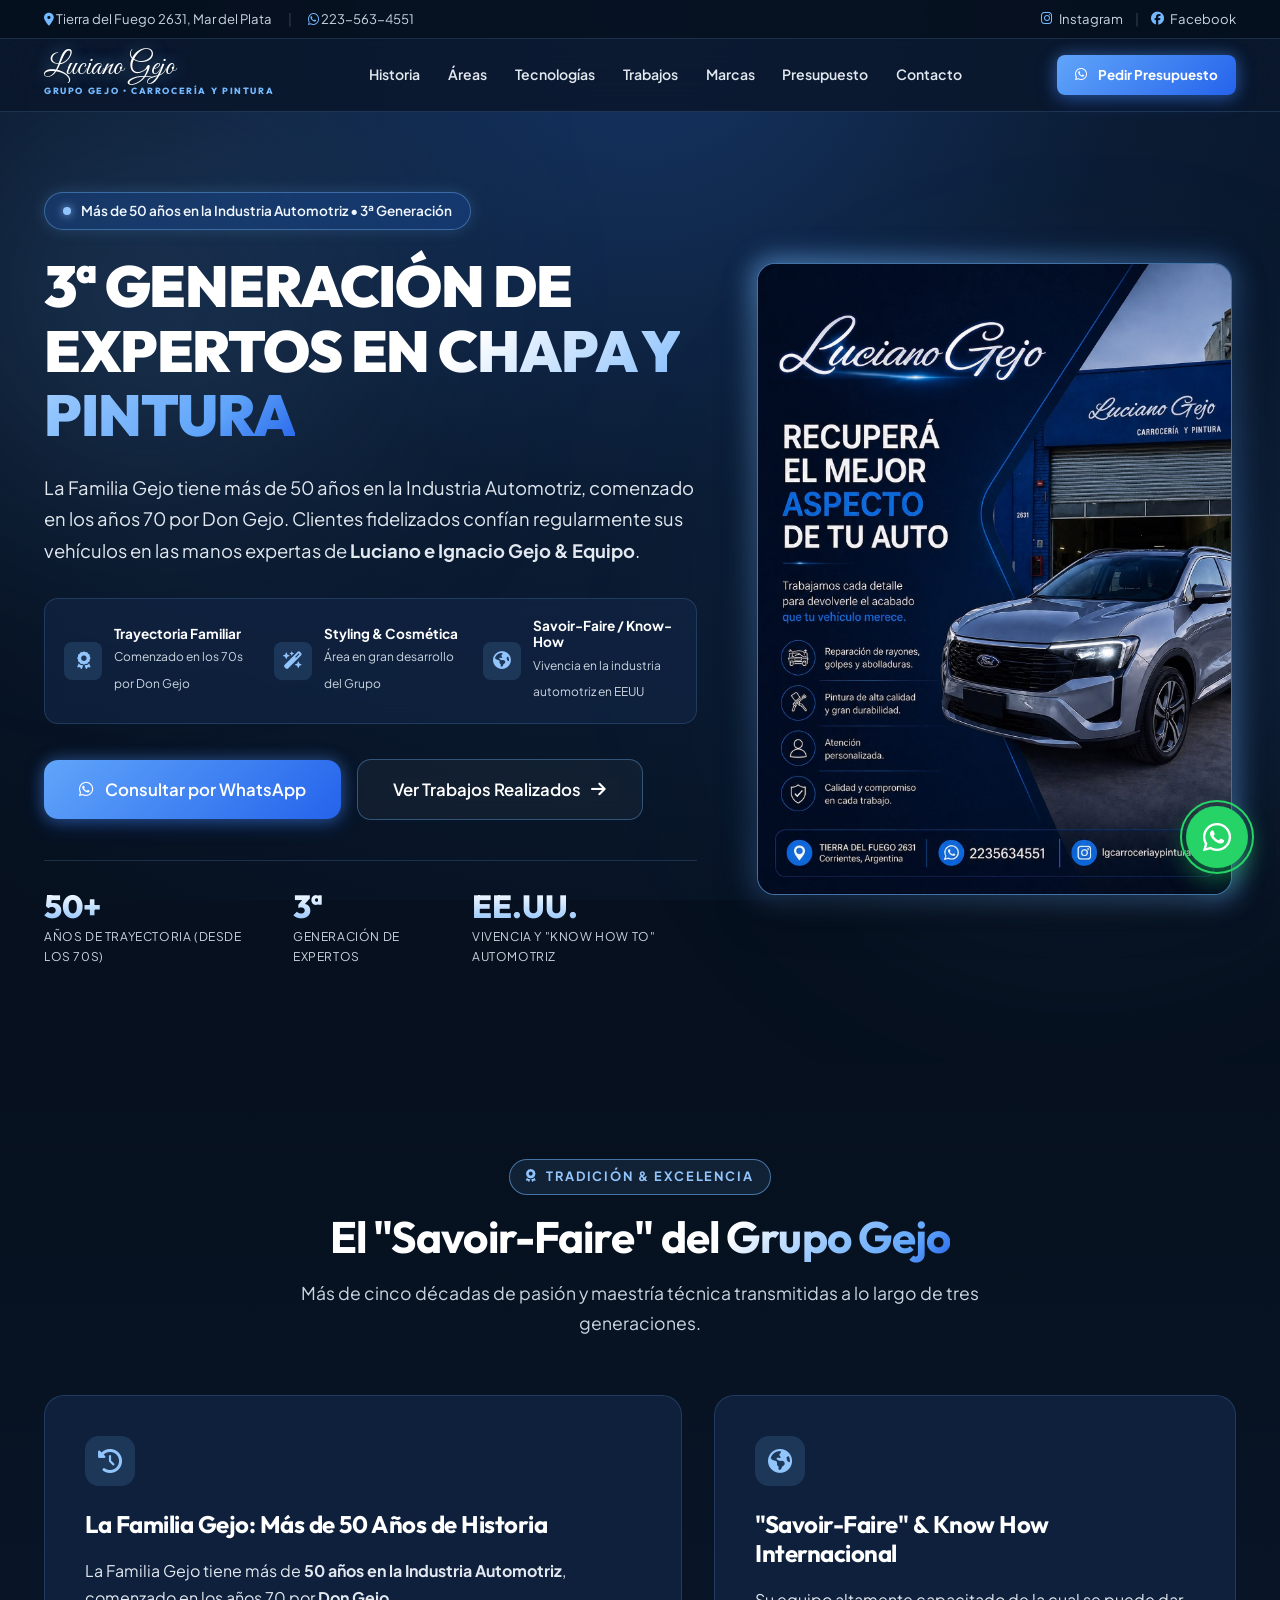
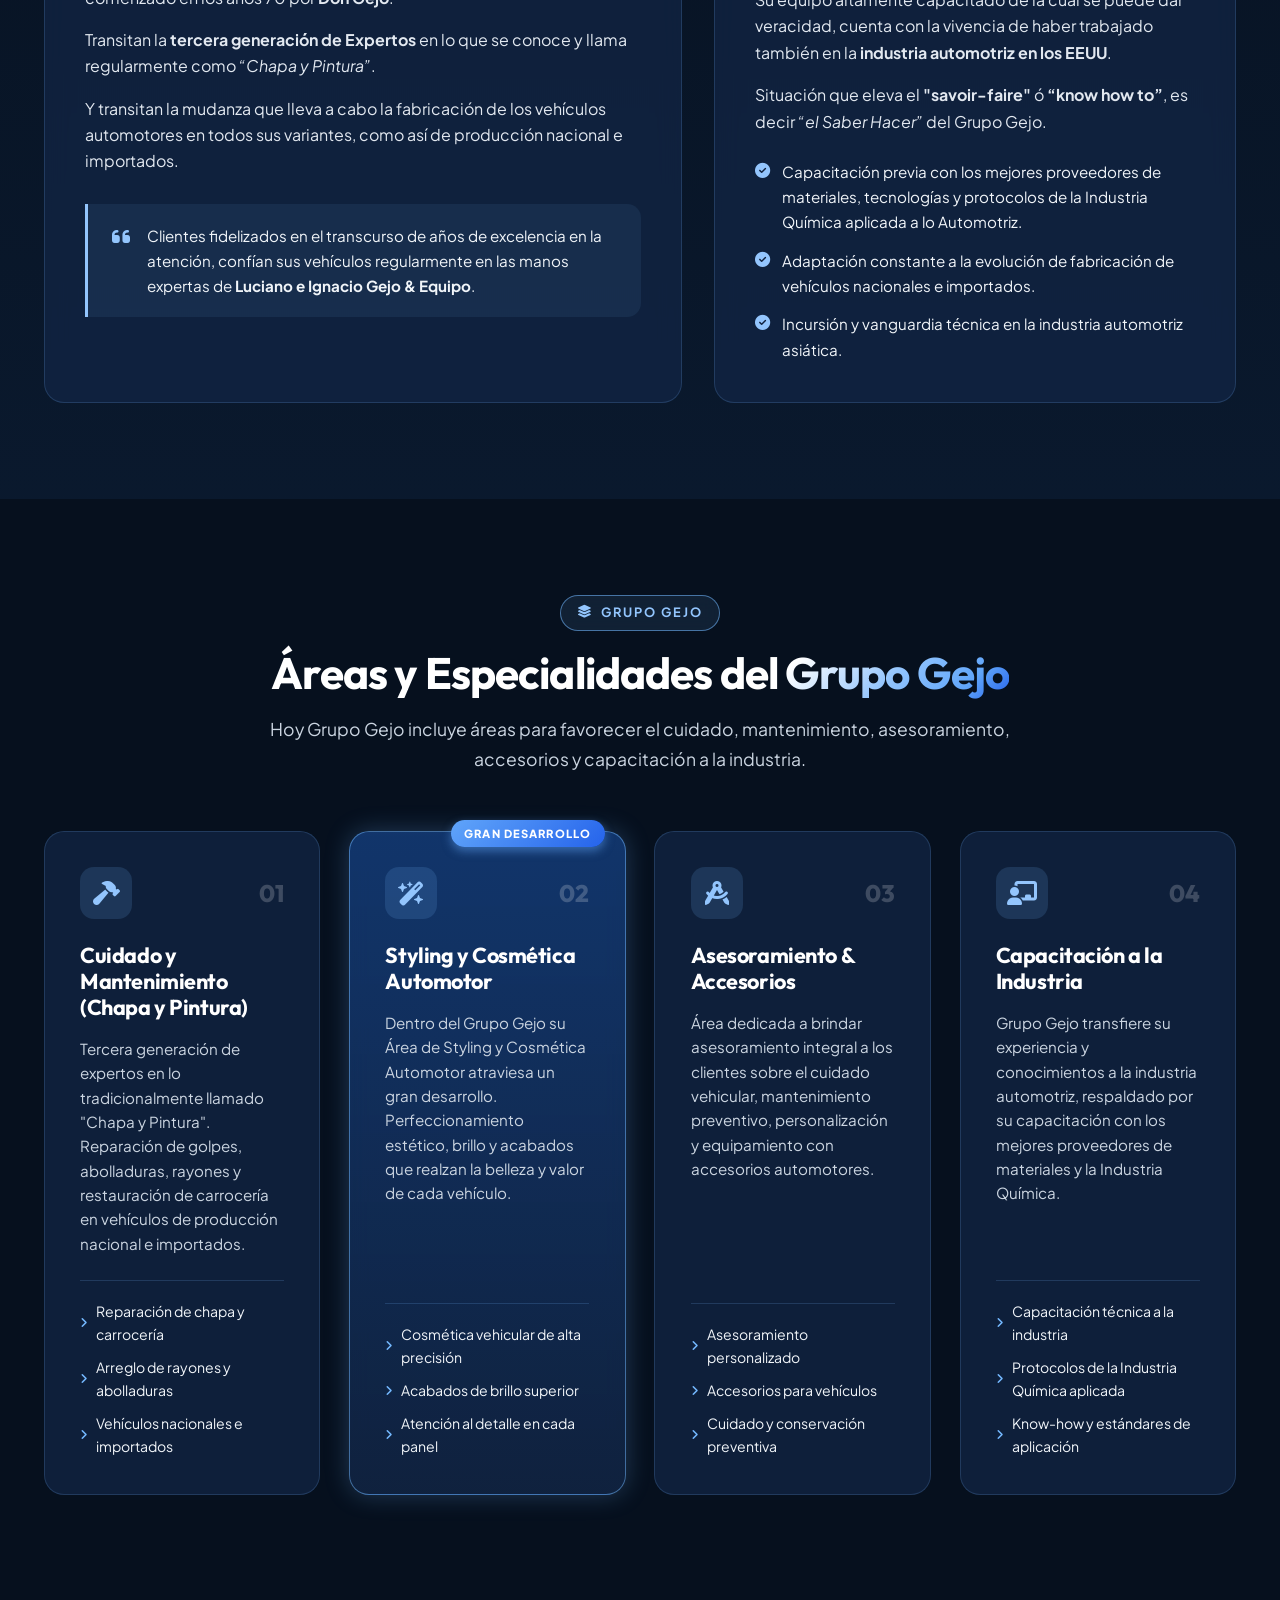
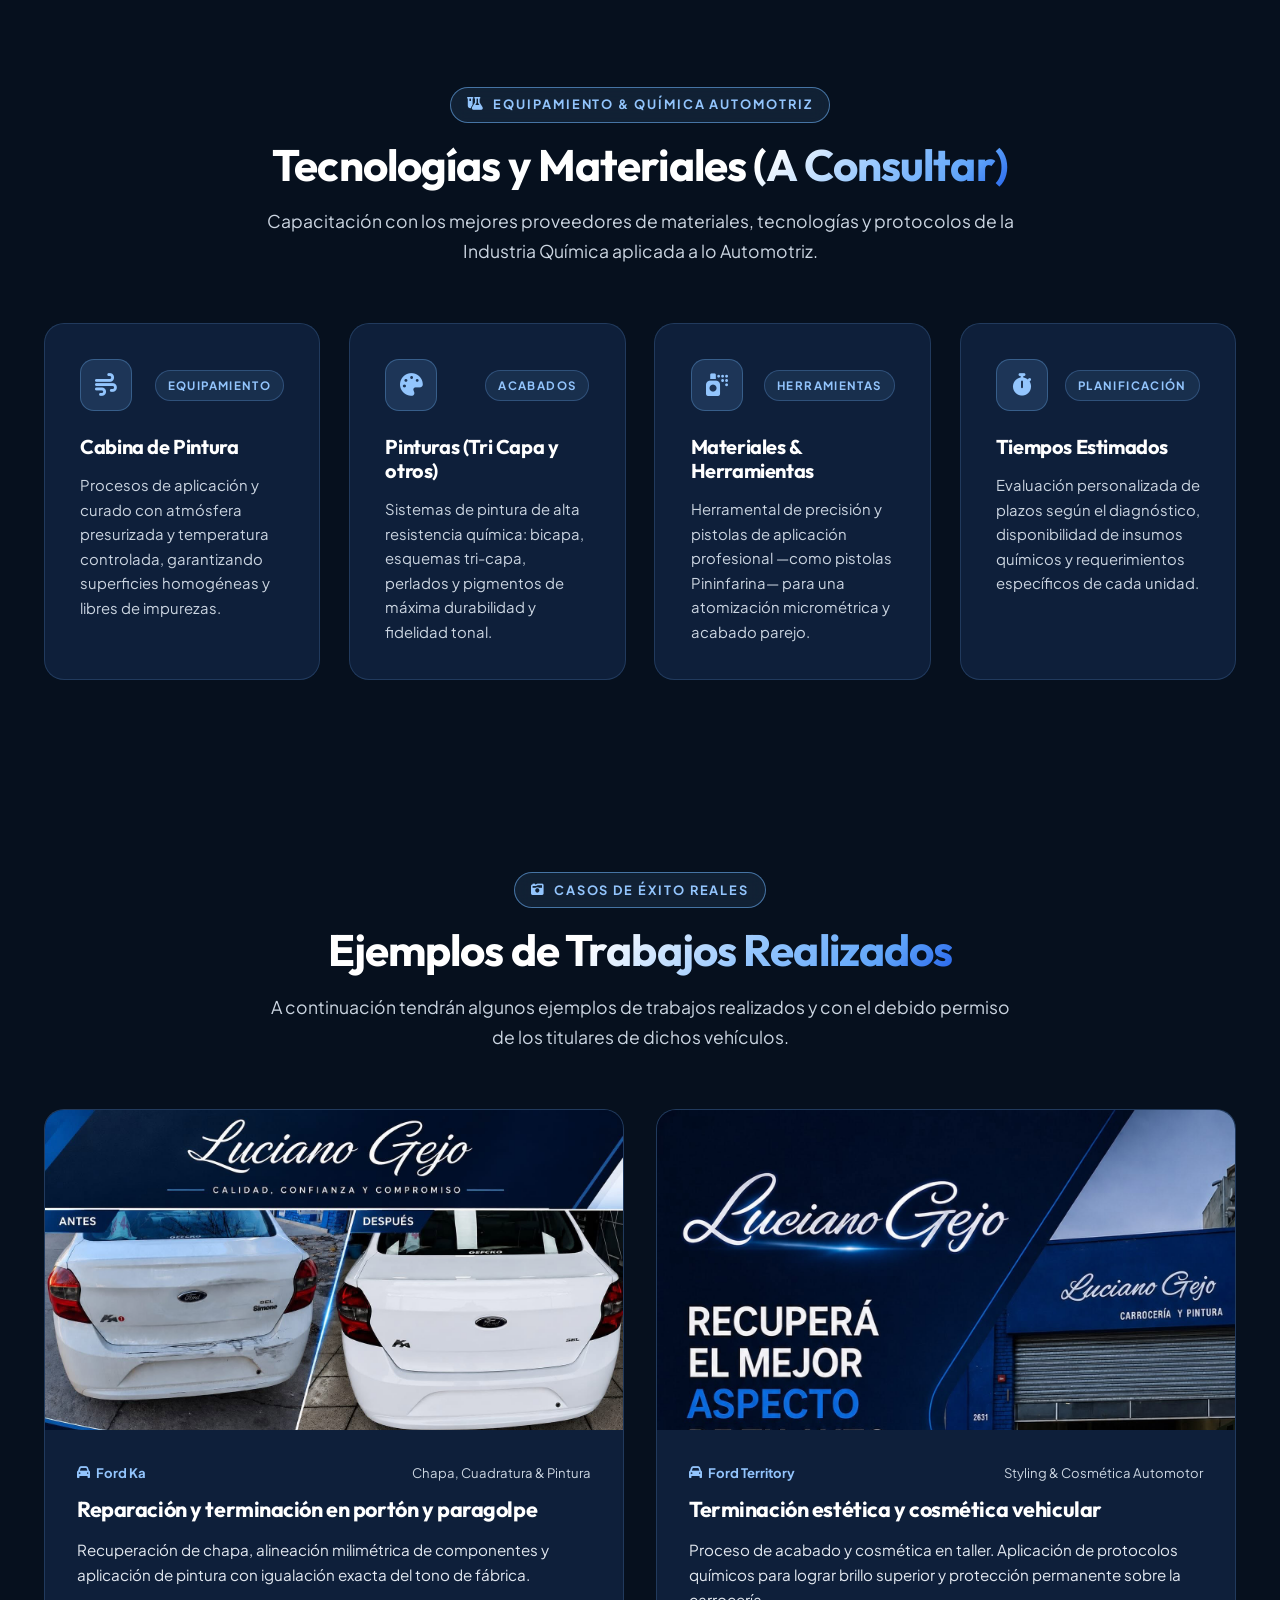
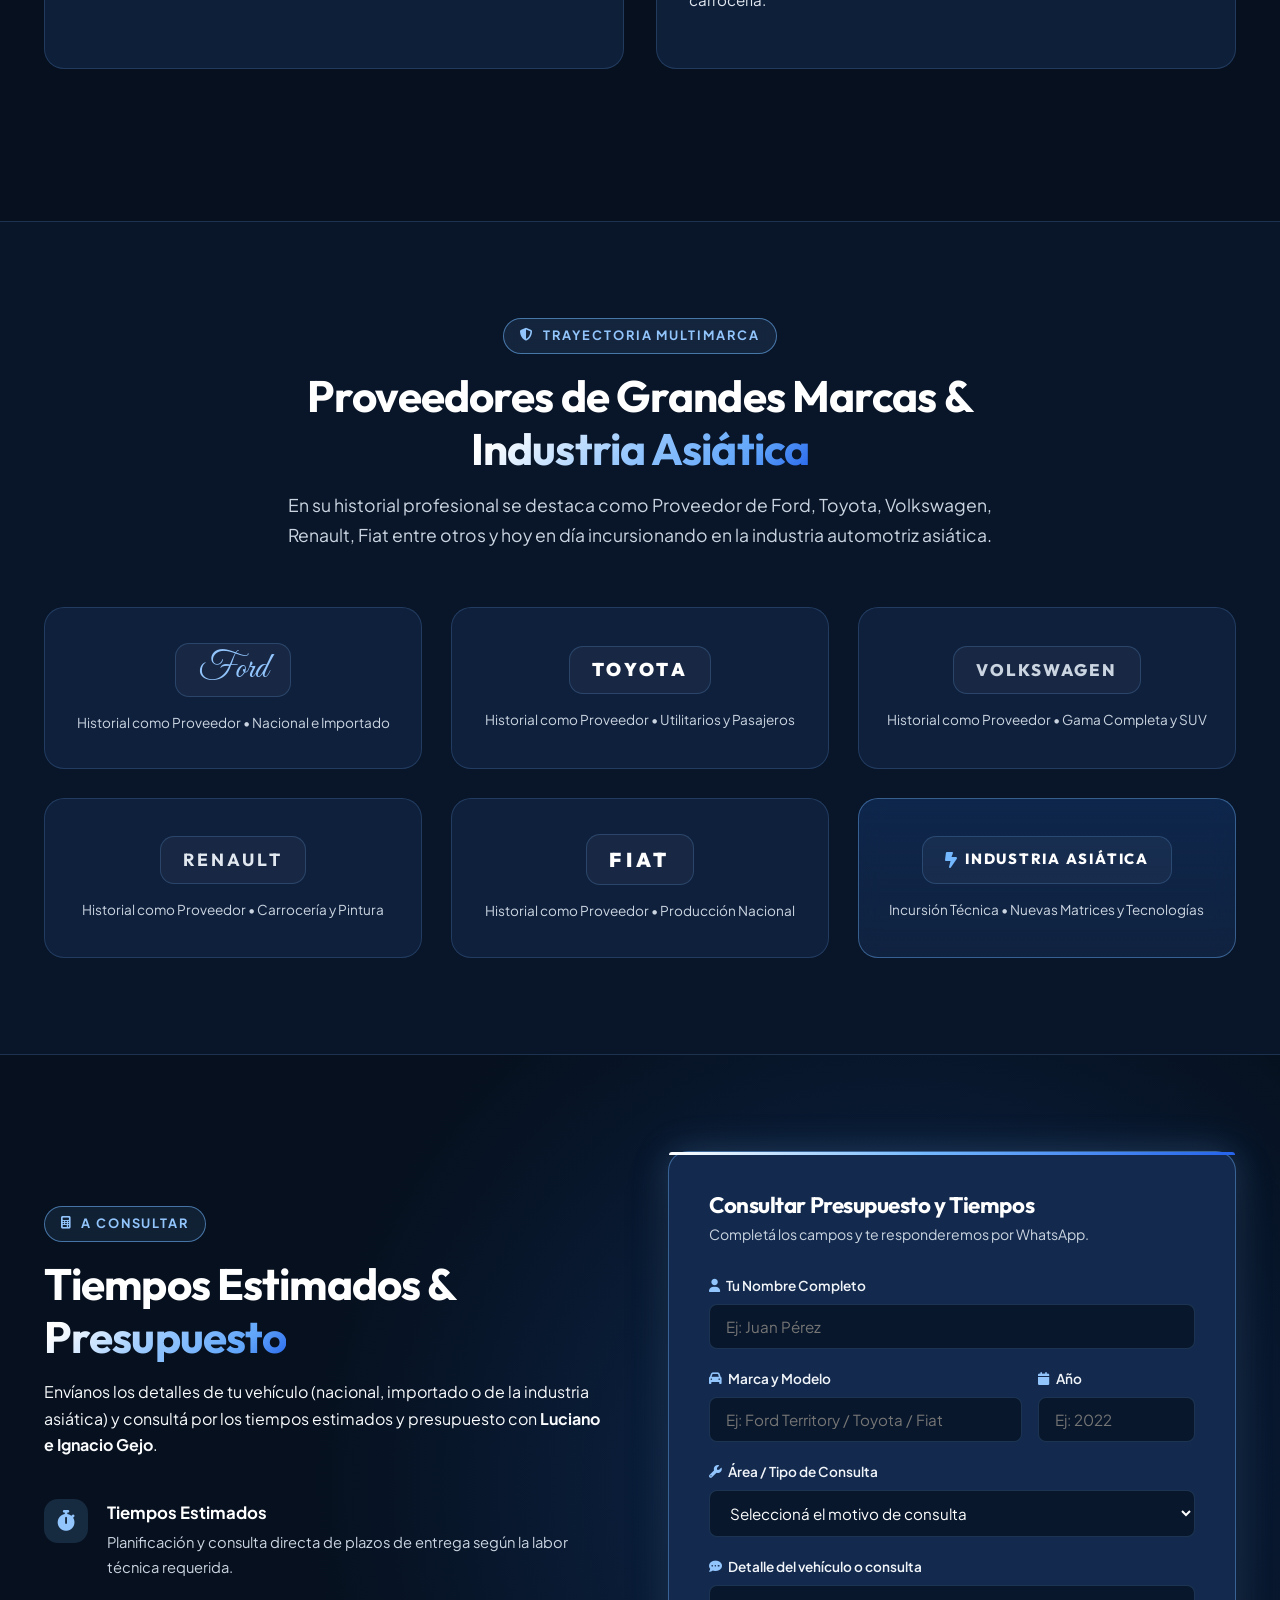
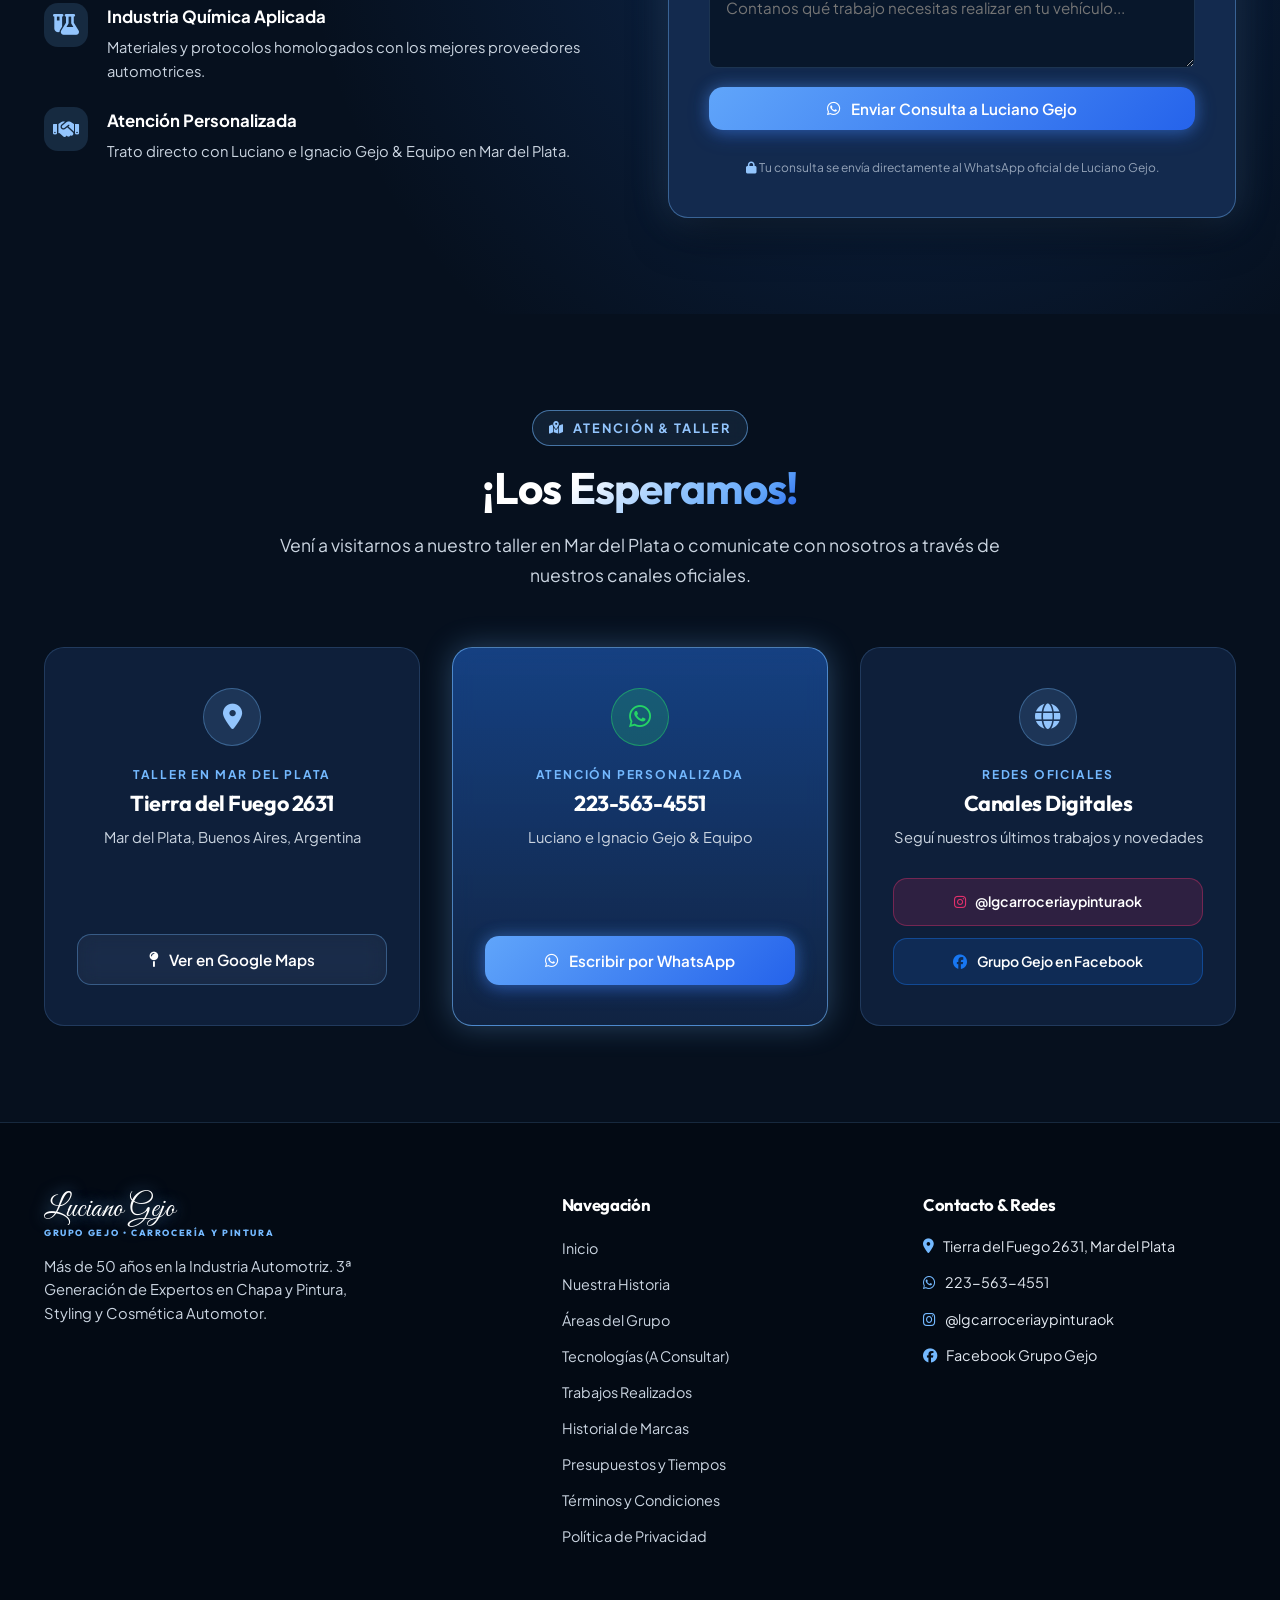
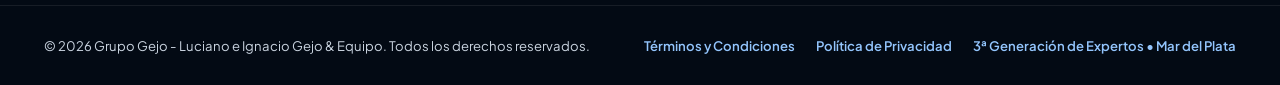
==== commit d514b7f4: "asad" ====
--- a/index.html
+++ b/index.html
@@ -1,23 +1,59 @@
 <!DOCTYPE html>
-<html lang="es">
+<html lang="es-AR">
 
 <head>
   <meta charset="UTF-8">
   <meta name="viewport" content="width=device-width, initial-scale=1.0">
+  
+  <!-- SEO Primary Meta Tags -->
+  <title>Grupo Gejo | Taller de Chapa, Pintura & Styling Automotor en Mar del Plata</title>
+  <meta name="title" content="Grupo Gejo | Taller de Chapa, Pintura & Styling Automotor en Mar del Plata">
   <meta name="description"
-    content="Grupo Gejo - Más de 50 años en la Industria Automotriz, comenzado en los años 70 por Don Gejo. Tercera generación de expertos en Chapa y Pintura, Styling y Cosmética Automotor. Luciano e Ignacio Gejo & Equipo.">
+    content="Taller de chapa y pintura en Mar del Plata con más de 50 años de trayectoria. 3ª generación de expertos en carrocería, cabina presurizada, pintura tri-capa y styling vehicular.">
   <meta name="keywords"
-    content="Grupo Gejo, Luciano Gejo, Ignacio Gejo, Don Gejo, Chapa y Pintura, Carrocería y Pintura, Styling Automotor, Cosmética Automotor, Cabina de Pintura, Pintura Tri Capa, Pistola Pininfarina, Mar del Plata">
-  <meta name="author" content="Grupo Gejo">
-  <meta property="og:title" content="Grupo Gejo | 3ª Generación en Chapa, Pintura & Styling Automotor">
+    content="taller chapa y pintura mar del plata, chapa y pintura mar del plata, carroceria y pintura, grupo gejo, luciano gejo, ignacio gejo, don gejo, cabina de pintura mar del plata, pintura tri capa, styling automotor, cosmetica automotor, reparacion carroceria, sacabollos mar del plata">
+  <meta name="author" content="Grupo Gejo - Luciano e Ignacio Gejo">
+  <meta name="robots" content="index, follow, max-image-preview:large, max-snippet:-1, max-video-preview:-1">
+  <link rel="canonical" href="https://grupogejo.com.ar/">
+
+  <!-- Geo & Local Search Tags -->
+  <meta name="geo.region" content="AR-B">
+  <meta name="geo.placename" content="Mar del Plata">
+  <meta name="geo.position" content="-38.0055;-57.5565">
+  <meta name="ICBM" content="-38.0055, -57.5565">
+
+  <!-- Open Graph / Facebook -->
+  <meta property="og:site_name" content="Grupo Gejo">
+  <meta property="og:type" content="website">
+  <meta property="og:url" content="https://grupogejo.com.ar/">
+  <meta property="og:title" content="Grupo Gejo | Taller de Chapa, Pintura & Styling Automotor en Mar del Plata">
   <meta property="og:description"
-    content="Más de 50 años en la Industria Automotriz iniciados por Don Gejo. Saber hacer internacional y excelencia comprobada.">
-  <meta property="og:image" content="assets/741365729_18096108539246307_7667974796322619888_n.jpg">
-  <meta property="og:type" content="website">
-
-  <title>Grupo Gejo | 3ª Generación en Chapa, Pintura & Styling Automotor</title>
-
-  <!-- Google Fonts -->
+    content="Más de 50 años en la Industria Automotriz iniciados por Don Gejo. 3ª generación de expertos en chapa, pintura, cabina de horneado y styling en Mar del Plata.">
+  <meta property="og:image" content="https://grupogejo.com.ar/assets/741365729_18096108539246307_7667974796322619888_n.jpg">
+  <meta property="og:locale" content="es_AR">
+
+  <!-- Twitter Card -->
+  <meta name="twitter:card" content="summary_large_image">
+  <meta name="twitter:url" content="https://grupogejo.com.ar/">
+  <meta name="twitter:title" content="Grupo Gejo | Taller de Chapa, Pintura & Styling Automotor en Mar del Plata">
+  <meta name="twitter:description"
+    content="Más de 50 años en la Industria Automotriz iniciados por Don Gejo. 3ª generación de expertos en chapa, pintura y styling en Mar del Plata.">
+  <meta name="twitter:image" content="https://grupogejo.com.ar/assets/741365729_18096108539246307_7667974796322619888_n.jpg">
+
+  <!-- Favicons & Mobile Web App Manifest -->
+  <link rel="icon" type="image/x-icon" href="assets/favicons/favicon.ico">
+  <link rel="icon" type="image/png" sizes="32x32" href="assets/favicons/favicon-32x32.png">
+  <link rel="icon" type="image/png" sizes="16x16" href="assets/favicons/favicon-16x16.png">
+  <link rel="apple-touch-icon" sizes="180x180" href="assets/favicons/apple-touch-icon.png">
+  <link rel="manifest" href="assets/favicons/site.webmanifest">
+  <meta name="theme-color" content="#06101e">
+  <meta name="apple-mobile-web-app-capable" content="yes">
+  <meta name="apple-mobile-web-app-status-bar-style" content="black-translucent">
+  <meta name="apple-mobile-web-app-title" content="Grupo Gejo">
+  <meta name="application-name" content="Grupo Gejo">
+  <meta name="msapplication-TileColor" content="#06101e">
+
+  <!-- Google Fonts Preconnect & Stylesheets -->
   <link rel="preconnect" href="https://fonts.googleapis.com">
   <link rel="preconnect" href="https://fonts.gstatic.com" crossorigin>
   <link
@@ -29,29 +65,100 @@
     integrity="sha512-DTOQO9RWCH3ppGqcWaEA1BIZOC6xxalwEsw9c2QQeAIftl+Vegovlnee1c9QX4TctnWMn13TZye+giMm8e2LwA=="
     crossorigin="anonymous" referrerpolicy="no-referrer" />
 
-  <!-- Stylesheet -->
+  <!-- Main Stylesheet -->
   <link rel="stylesheet" href="style.css">
 
-  <!-- Favicon -->
-  <link rel="icon" type="image/svg+xml"
-    href="data:image/svg+xml,<svg xmlns='http://www.w3.org/2000/svg' viewBox='0 0 100 100'><text y='.9em' font-size='90' fill='%2360a5fa'>🚗</text></svg>">
-
-  <!-- Structured Data JSON-LD for Local Business -->
+  <!-- Structured Data JSON-LD for Local Business (AutoBodyShop) -->
   <script type="application/ld+json">
   {
     "@context": "https://schema.org",
     "@type": "AutoBodyShop",
+    "@id": "https://grupogejo.com.ar/#business",
     "name": "Grupo Gejo - Carrocería, Pintura & Styling Automotor",
-    "image": "assets/741365729_18096108539246307_7667974796322619888_n.jpg",
+    "alternateName": "Taller Luciano Gejo",
+    "url": "https://grupogejo.com.ar/",
+    "logo": "https://grupogejo.com.ar/assets/favicons/android-chrome-512x512.png",
+    "image": "https://grupogejo.com.ar/assets/741365729_18096108539246307_7667974796322619888_n.jpg",
     "telephone": "+5492235634551",
+    "priceRange": "$$",
     "address": {
       "@type": "PostalAddress",
       "streetAddress": "Tierra del Fuego 2631",
       "addressLocality": "Mar del Plata",
-      "addressRegion": "Buenos Aires",
+      "addressRegion": "Provincia de Buenos Aires",
+      "postalCode": "B7600",
       "addressCountry": "AR"
     },
-    "description": "La Familia Gejo tiene más de 50 años en la Industria Automotriz, comenzado en los años 70 por Don Gejo. Tercera generación de expertos en Chapa y Pintura, Styling y Cosmética Automotor.",
+    "geo": {
+      "@type": "GeoCoordinates",
+      "latitude": -38.0055,
+      "longitude": -57.5565
+    },
+    "openingHoursSpecification": [
+      {
+        "@type": "OpeningHoursSpecification",
+        "dayOfWeek": ["Monday", "Tuesday", "Wednesday", "Thursday", "Friday"],
+        "opens": "08:00",
+        "closes": "18:00"
+      }
+    ],
+    "description": "Taller de Chapa y Pintura en Mar del Plata. Con más de 50 años en la Industria Automotriz comenzado en los 70 por Don Gejo. Tercera generación de expertos en carrocería, pintura tri-capa en cabina presurizada, cosmética vehicular y styling multimarca.",
+    "founder": {
+      "@type": "Person",
+      "name": "Don Gejo"
+    },
+    "employee": [
+      {
+        "@type": "Person",
+        "name": "Luciano Gejo"
+      },
+      {
+        "@type": "Person",
+        "name": "Ignacio Gejo"
+      }
+    ],
+    "areaServed": {
+      "@type": "AdministrativeArea",
+      "name": "Mar del Plata, Batán y Costa Atlántica"
+    },
+    "hasOfferCatalog": {
+      "@type": "OfferCatalog",
+      "name": "Servicios Automotores Grupo Gejo",
+      "itemListElement": [
+        {
+          "@type": "Offer",
+          "itemOffered": {
+            "@type": "Service",
+            "name": "Chapa y Pintura Automotor",
+            "description": "Reparación de carrocería, abolladuras, rayones y alineación para vehículos nacionales e importados."
+          }
+        },
+        {
+          "@type": "Offer",
+          "itemOffered": {
+            "@type": "Service",
+            "name": "Cabina de Pintura Presurizada y Curado Térmico",
+            "description": "Acabados libres de impurezas con horneado y control térmico estricto."
+          }
+        },
+        {
+          "@type": "Offer",
+          "itemOffered": {
+            "@type": "Service",
+            "name": "Pintura Tri-Capa y Sistemas Bicapa de Alta Gama",
+            "description": "Igualación colorimétrica exacta con tecnología de la industria química automotriz."
+          }
+        },
+        {
+          "@type": "Offer",
+          "itemOffered": {
+            "@type": "Service",
+            "name": "Styling y Cosmética Automotor",
+            "description": "Tratamientos estéticos, abrillantado y protección para elevar el valor del vehículo."
+          }
+        }
+      ]
+    },
     "sameAs": [
       "https://www.instagram.com/lgcarroceriaypinturaok/",
       "https://www.facebook.com/profile.php?id=100032868715256"
@@ -423,7 +530,8 @@
         <div class="showcase-card">
           <div class="showcase-media">
             <img src="assets/754427921_18098039531246307_8274877576441386305_n.jpg"
-              alt="Ejemplo de trabajo realizado por Grupo Gejo - Portón y paragolpe" class="showcase-img">
+              alt="Reparación de portón y paragolpe en Ford Ka - Grupo Gejo Mar del Plata" class="showcase-img"
+              loading="lazy" decoding="async">
           </div>
           <div class="showcase-body">
             <div class="showcase-meta">
@@ -442,7 +550,8 @@
         <div class="showcase-card">
           <div class="showcase-media">
             <img src="assets/741365729_18096108539246307_7667974796322619888_n.jpg"
-              alt="Luciano Gejo - Styling y Cosmética Automotor SUV Ford Territory" class="showcase-img">
+              alt="Luciano Gejo - Styling y Cosmética Automotor en SUV Ford Territory" class="showcase-img"
+              loading="lazy" decoding="async">
           </div>
           <div class="showcase-body">
             <div class="showcase-meta">
@@ -707,6 +816,8 @@
           <li><a href="#trabajos">Trabajos Realizados</a></li>
           <li><a href="#marcas">Historial de Marcas</a></li>
           <li><a href="#presupuesto">Presupuestos y Tiempos</a></li>
+          <li><a href="terminos-y-condiciones.html">Términos y Condiciones</a></li>
+          <li><a href="politica-de-privacidad.html">Política de Privacidad</a></li>
         </ul>
       </div>
 
@@ -726,7 +837,11 @@
       <div class="container footer-bottom-flex">
         <p>&copy; <span id="currentYear"></span> Grupo Gejo - Luciano e Ignacio Gejo & Equipo. Todos los derechos
           reservados.</p>
-        <p class="footer-badges-text">3ª Generación de Expertos &bull; "Savoir-Faire" Internacional</p>
+        <p class="footer-badges-text">
+          <a href="terminos-y-condiciones.html" style="color: var(--celeste-light); margin-right: 1.2rem;">Términos y Condiciones</a>
+          <a href="politica-de-privacidad.html" style="color: var(--celeste-light); margin-right: 1.2rem;">Política de Privacidad</a>
+          <span>3ª Generación de Expertos &bull; Mar del Plata</span>
+        </p>
       </div>
     </div>
   </footer>
--- a/style.css
+++ b/style.css
@@ -1890,3 +1890,216 @@
     grid-template-columns: 1fr;
   }
 }
+
+/* ==========================================================================
+   Legal Pages (Términos & Privacidad)
+   ========================================================================== */
+.legal-hero {
+  padding: 7.5rem 0 2.5rem;
+  background: radial-gradient(circle at 50% 10%, rgba(30, 91, 184, 0.35) 0%, transparent 70%);
+  position: relative;
+  text-align: center;
+}
+
+.legal-breadcrumb {
+  display: inline-flex;
+  align-items: center;
+  gap: 0.5rem;
+  font-size: 0.85rem;
+  color: var(--text-dim);
+  margin-bottom: 1.2rem;
+  background: rgba(18, 38, 70, 0.6);
+  padding: 0.35rem 0.9rem;
+  border-radius: var(--radius-full);
+  border: 1px solid var(--border-subtle);
+}
+
+.legal-breadcrumb a {
+  color: var(--celeste-light);
+  transition: color var(--transition-fast);
+}
+
+.legal-breadcrumb a:hover {
+  color: #ffffff;
+}
+
+.legal-title {
+  font-family: var(--font-heading);
+  font-size: clamp(2rem, 4vw, 3rem);
+  font-weight: 800;
+  line-height: 1.2;
+  margin-bottom: 1rem;
+}
+
+.legal-subtitle {
+  font-size: 1rem;
+  color: var(--text-muted);
+  max-width: 650px;
+  margin: 0 auto 1.5rem;
+}
+
+.legal-meta {
+  display: inline-flex;
+  align-items: center;
+  gap: 0.5rem;
+  font-size: 0.82rem;
+  color: var(--celeste-bright);
+  background: rgba(96, 165, 250, 0.1);
+  border: 1px solid rgba(96, 165, 250, 0.25);
+  padding: 0.3rem 0.8rem;
+  border-radius: var(--radius-full);
+}
+
+.legal-wrapper {
+  max-width: 920px;
+  margin: 0 auto;
+  padding: 0 1.5rem 5rem;
+}
+
+.legal-card {
+  background: var(--bg-card);
+  border: 1px solid var(--border-subtle);
+  border-radius: var(--radius-lg);
+  padding: 3rem;
+  backdrop-filter: blur(12px);
+  box-shadow: var(--shadow-md);
+}
+
+.legal-section {
+  margin-bottom: 2.8rem;
+}
+
+.legal-section:last-child {
+  margin-bottom: 0;
+}
+
+.legal-section h2 {
+  font-size: 1.35rem;
+  color: #ffffff;
+  display: flex;
+  align-items: center;
+  gap: 0.75rem;
+  margin-bottom: 1rem;
+  padding-bottom: 0.6rem;
+  border-bottom: 1px solid rgba(116, 185, 255, 0.15);
+}
+
+.legal-section-num {
+  display: inline-flex;
+  align-items: center;
+  justify-content: center;
+  width: 32px;
+  height: 32px;
+  border-radius: 50%;
+  background: rgba(116, 185, 255, 0.18);
+  color: var(--celeste-light);
+  font-size: 0.85rem;
+  font-weight: 700;
+  flex-shrink: 0;
+}
+
+.legal-section p {
+  color: #e2e8f0;
+  font-size: 0.98rem;
+  line-height: 1.8;
+  margin-bottom: 1rem;
+}
+
+.legal-section p:last-child {
+  margin-bottom: 0;
+}
+
+.legal-section ul {
+  list-style: none;
+  margin: 1rem 0;
+  display: flex;
+  flex-direction: column;
+  gap: 0.75rem;
+}
+
+.legal-section ul li {
+  color: #e2e8f0;
+  font-size: 0.95rem;
+  line-height: 1.7;
+  display: flex;
+  align-items: flex-start;
+  gap: 0.65rem;
+}
+
+.legal-section ul li i {
+  color: var(--celeste-sky);
+  margin-top: 0.3rem;
+  font-size: 0.8rem;
+  flex-shrink: 0;
+}
+
+.legal-callout {
+  background: rgba(116, 185, 255, 0.08);
+  border-left: 3px solid var(--celeste-light);
+  border-radius: 0 var(--radius-md) var(--radius-md) 0;
+  padding: 1.25rem 1.5rem;
+  margin: 1.5rem 0;
+}
+
+.legal-callout h4 {
+  color: #ffffff;
+  font-size: 1rem;
+  margin-bottom: 0.4rem;
+  display: flex;
+  align-items: center;
+  gap: 0.5rem;
+}
+
+.legal-callout h4 i {
+  color: var(--celeste-light);
+}
+
+.legal-callout p {
+  color: #f1f5f9;
+  font-size: 0.92rem;
+  line-height: 1.6;
+  margin-bottom: 0;
+}
+
+.legal-nav-tabs {
+  display: flex;
+  gap: 1rem;
+  margin-bottom: 2rem;
+  flex-wrap: wrap;
+}
+
+.legal-tab-link {
+  display: inline-flex;
+  align-items: center;
+  gap: 0.5rem;
+  padding: 0.65rem 1.2rem;
+  border-radius: var(--radius-full);
+  font-size: 0.88rem;
+  font-weight: 600;
+  color: var(--text-muted);
+  background: rgba(18, 38, 70, 0.6);
+  border: 1px solid var(--border-subtle);
+  transition: all var(--transition-fast);
+}
+
+.legal-tab-link:hover {
+  color: #ffffff;
+  border-color: var(--celeste-light);
+}
+
+.legal-tab-link.active {
+  background: var(--button-gradient);
+  color: #ffffff;
+  border-color: transparent;
+  box-shadow: 0 4px 15px rgba(96, 165, 250, 0.4);
+}
+
+@media (max-width: 768px) {
+  .legal-card {
+    padding: 2rem 1.25rem;
+  }
+  .legal-section h2 {
+    font-size: 1.15rem;
+  }
+}
+
